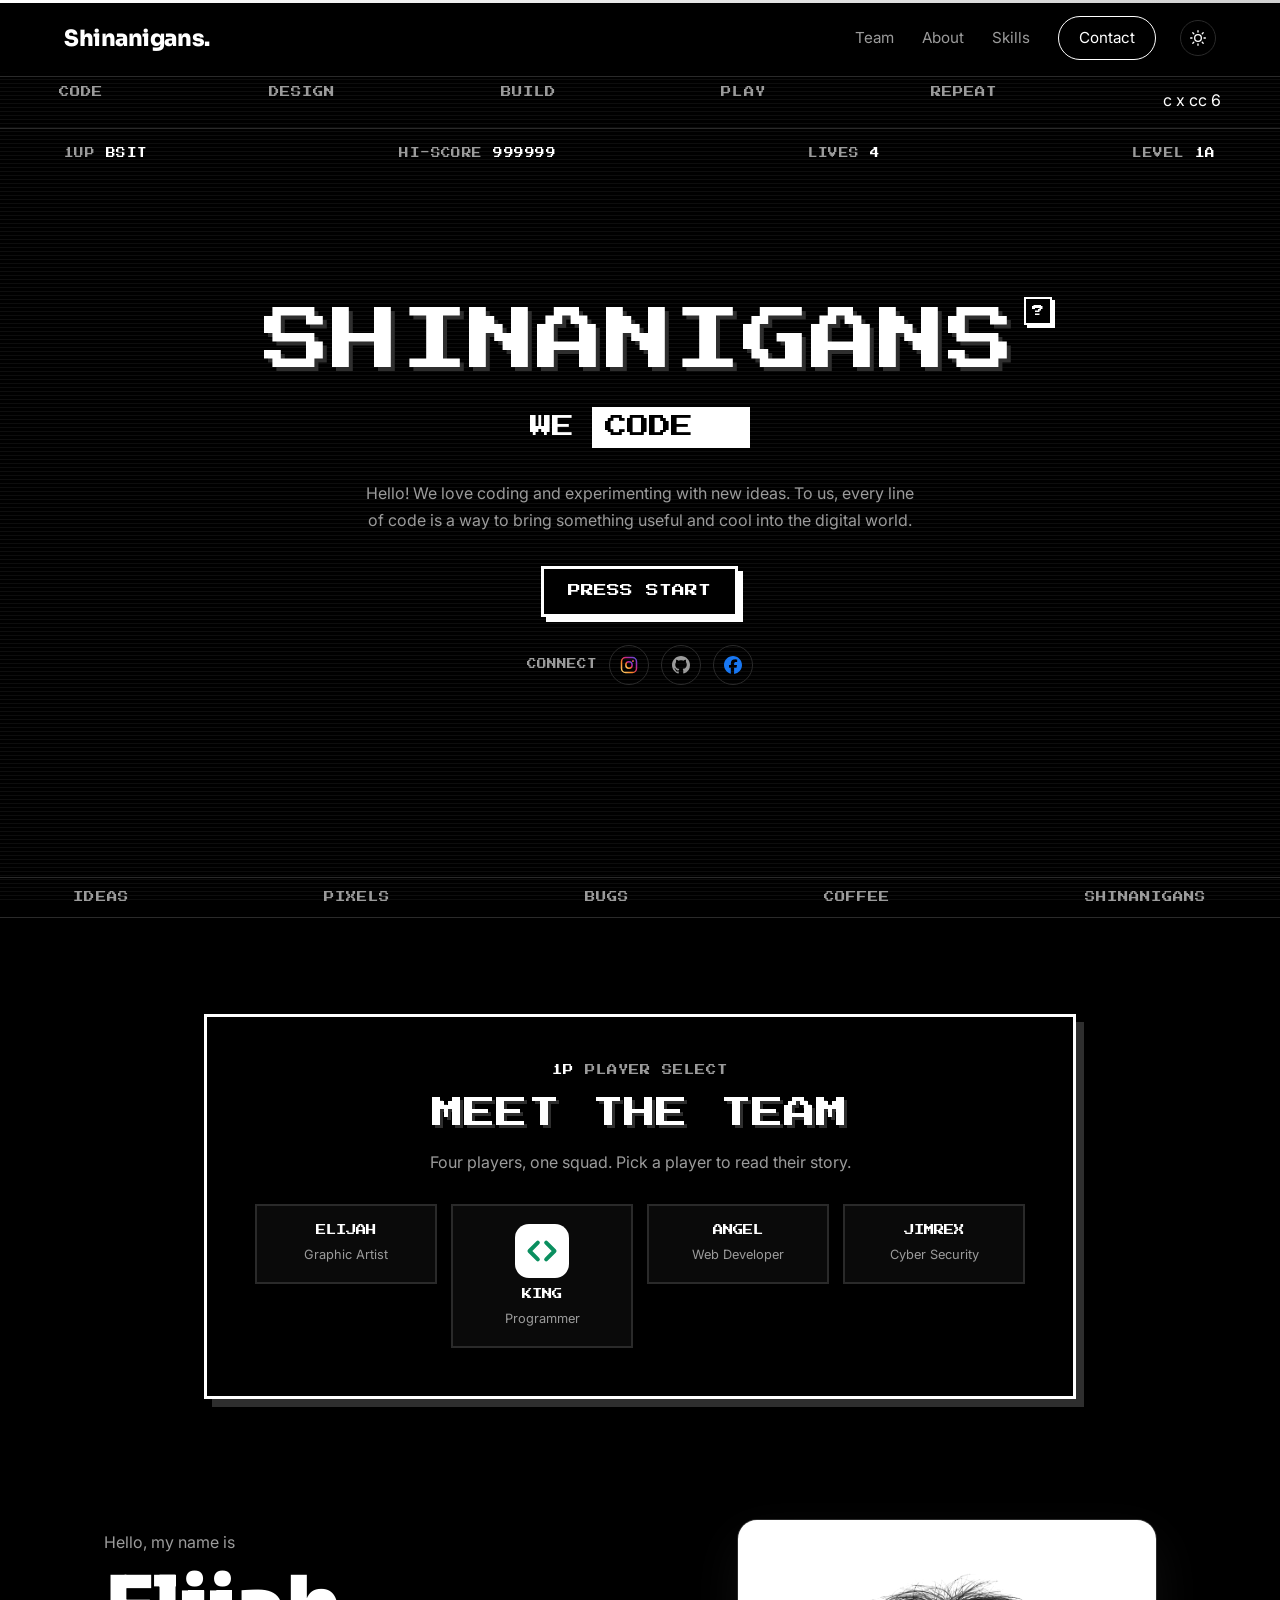
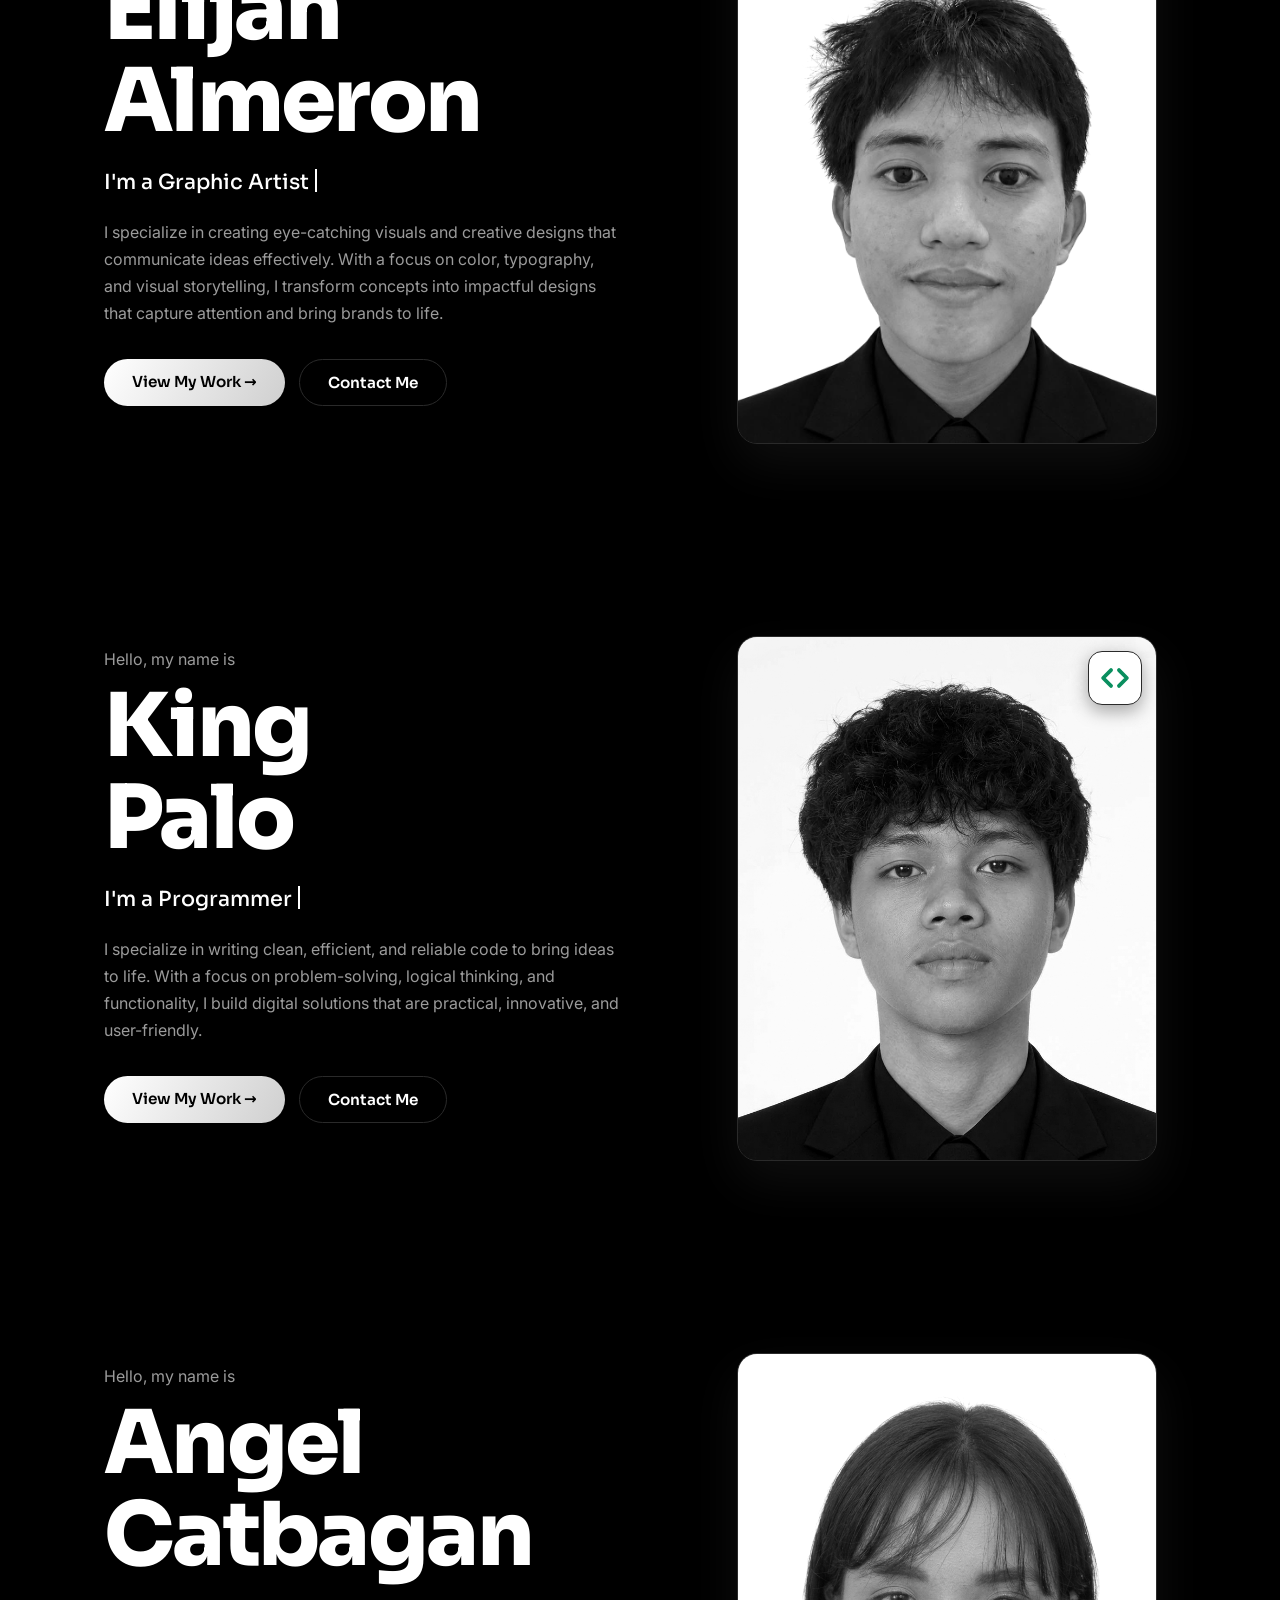
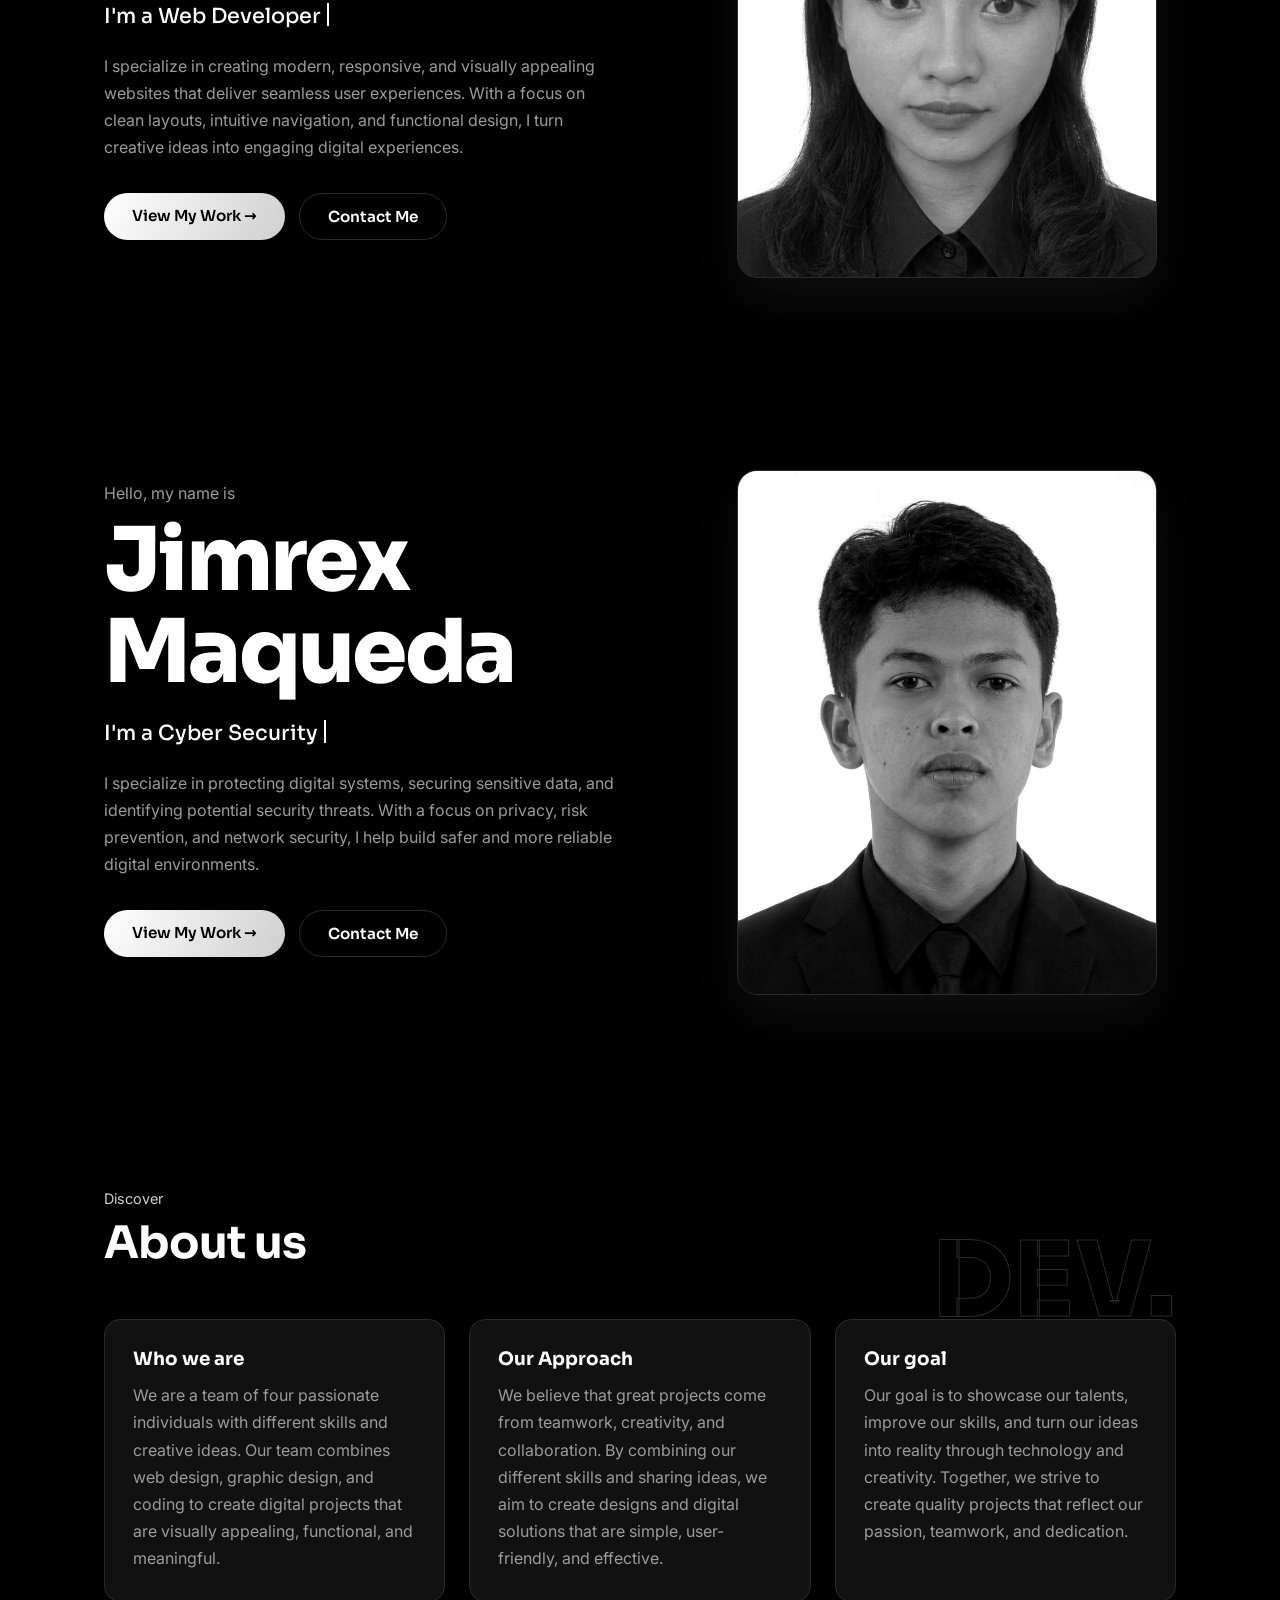
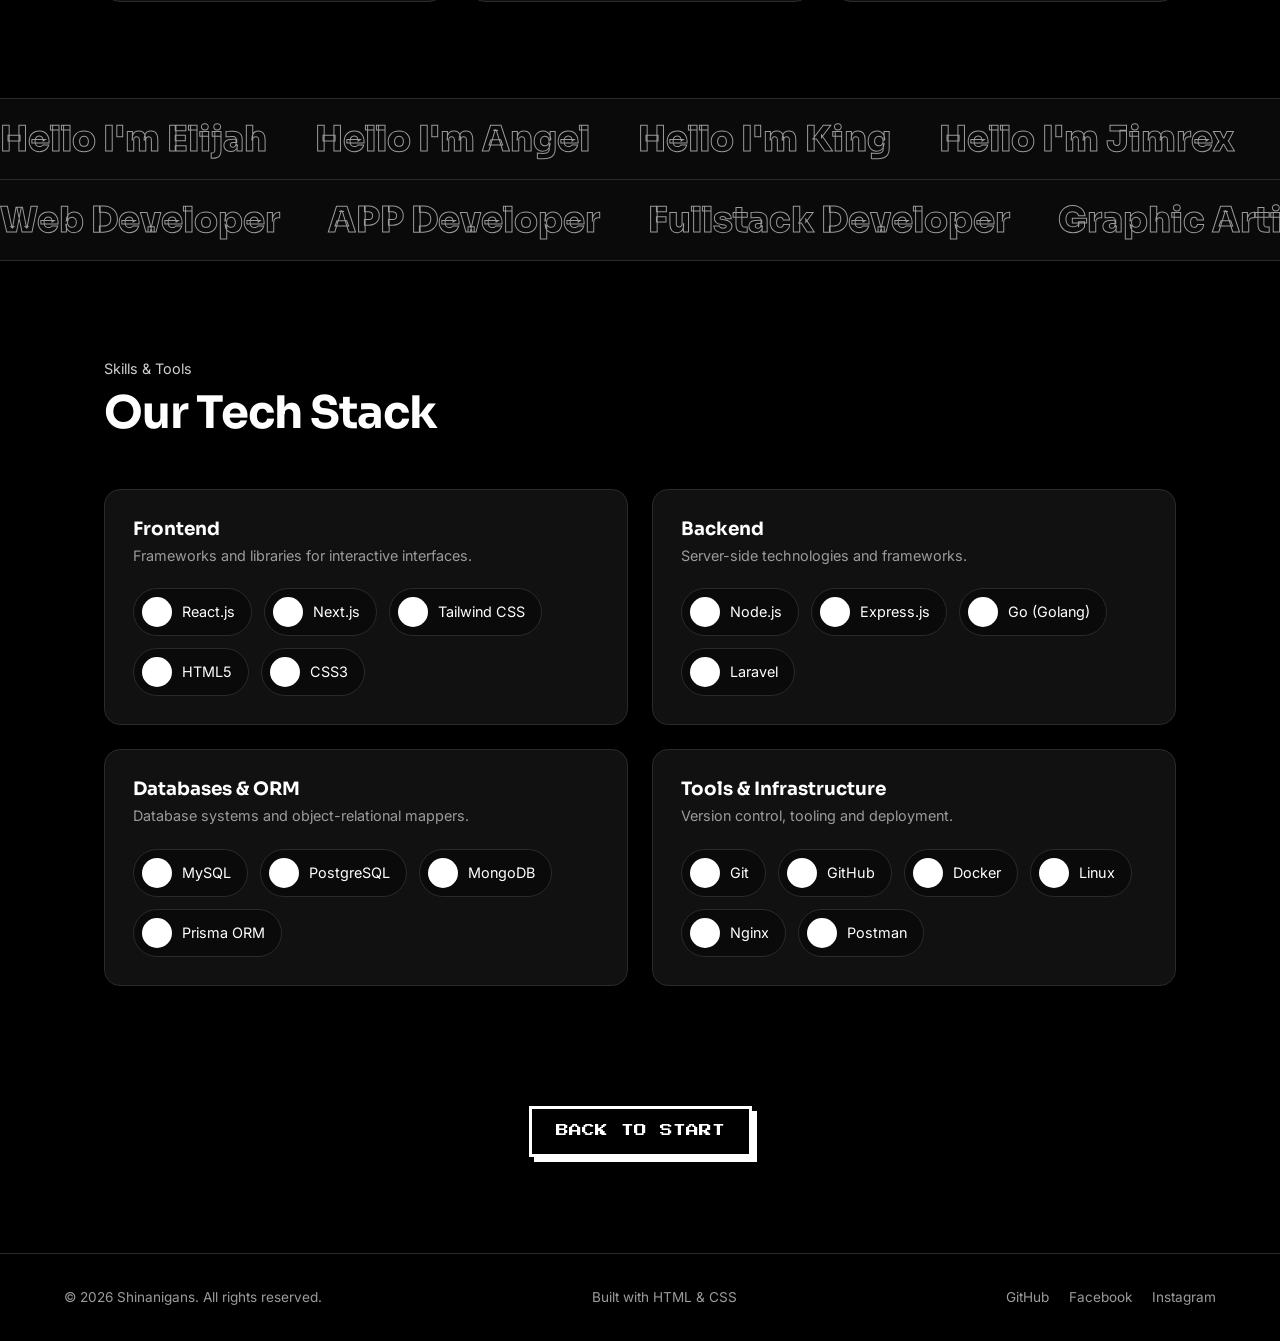
==== index.html @ 0233f86f "Add files via upload" ====
<!DOCTYPE html>
<html lang="en">
<head>
  <meta charset="UTF-8">
  <meta name="viewport" content="width=device-width, initial-scale=1">
  <title>Shinanigans. | Portfolio</title>
  <meta name="description" content="Portfolio of Shinanigans, a group of four developers and designers.">

  <link rel="preconnect" href="https://fonts.googleapis.com">
  <link rel="preconnect" href="https://fonts.gstatic.com" crossorigin>
  <link href="https://fonts.googleapis.com/css2?family=Press+Start+2P&family=Sora:wght@400;600;800&family=Inter:wght@400;500&display=swap" rel="stylesheet">
  <script>
    try { document.documentElement.dataset.theme = localStorage.getItem('theme') || 'dark'; }
    catch (e) { document.documentElement.dataset.theme = 'dark'; }
  </script>
  <link rel="stylesheet" href="style.css">
  <link rel="stylesheet" href="index-extras.css">
  <link rel="stylesheet" href="name-meaning.css">
  <style>@view-transition { navigation: auto; }</style>
</head>
<body id="top">

  <!-- icon sprite: brand marks -->
  <svg width="0" height="0" style="position:absolute" aria-hidden="true">
    <defs>
      <linearGradient id="ig-g" x1="0" y1="1" x2="1" y2="0">
        <stop offset="0" stop-color="#FEDA75"/><stop offset=".35" stop-color="#FA7E1E"/>
        <stop offset=".6" stop-color="#D62976"/><stop offset=".8" stop-color="#962FBF"/><stop offset="1" stop-color="#4F5BD5"/>
      </linearGradient>
      <symbol id="ico-gh" viewBox="0 0 16 16"><path fill="currentColor" d="M8 0C3.58 0 0 3.58 0 8c0 3.54 2.29 6.53 5.47 7.59.4.07.55-.17.55-.38 0-.19-.01-.82-.01-1.49-2.01.37-2.53-.49-2.69-.94-.09-.23-.48-.94-.82-1.13-.28-.15-.68-.52-.01-.53.63-.01 1.08.58 1.23.82.72 1.21 1.87.87 2.33.66.07-.52.28-.87.51-1.07-1.78-.2-3.64-.89-3.64-3.95 0-.87.31-1.59.82-2.15-.08-.2-.36-1.02.08-2.12 0 0 .67-.21 2.2.82.64-.18 1.32-.27 2-.27.68 0 1.36.09 2 .27 1.53-1.04 2.2-.82 2.2-.82.44 1.1.16 1.92.08 2.12.51.56.82 1.27.82 2.15 0 3.07-1.87 3.75-3.65 3.95.29.25.54.73.54 1.48 0 1.07-.01 1.93-.01 2.2 0 .21.15.46.55.38A8.013 8.013 0 0016 8c0-4.42-3.58-8-8-8z"/></symbol>
      <symbol id="ico-fb" viewBox="0 0 24 24"><path fill="#1877F2" d="M9.101 23.691v-7.98H6.627v-3.667h2.474v-1.58c0-4.085 1.848-5.978 5.858-5.978.401 0 .955.042 1.468.103a8.68 8.68 0 0 1 1.141.195v3.325a8.623 8.623 0 0 0-.653-.036 26.805 26.805 0 0 0-.733-.009c-.707 0-1.259.096-1.675.309a1.686 1.686 0 0 0-.679.622c-.258.42-.374.995-.374 1.752v1.297h3.919l-.386 2.103-.287 1.564h-3.246v8.245C19.396 23.238 24 18.179 24 12.044c0-6.627-5.373-12-12-12s-12 5.373-12 12c0 5.628 3.874 10.35 9.101 11.647Z"/></symbol>
      <symbol id="ico-ig" viewBox="0 0 24 24"><rect x="2" y="2" width="20" height="20" rx="5.5" fill="none" stroke="url(#ig-g)" stroke-width="2"/><circle cx="12" cy="12" r="4.2" fill="none" stroke="url(#ig-g)" stroke-width="2"/><circle cx="17.4" cy="6.6" r="1.3" fill="url(#ig-g)"/></symbol>
      <symbol id="ico-gm" viewBox="0 0 24 24"><path fill="#EA4335" d="M24 5.457v13.909c0 .904-.732 1.636-1.636 1.636h-3.819V11.73L12 16.64l-6.545-4.91v9.273H1.636A1.636 1.636 0 0 1 0 19.366V5.457c0-2.023 2.309-3.178 3.927-1.964L5.455 4.64 12 9.548l6.545-4.91 1.528-1.145C21.69 2.28 24 3.434 24 5.457z"/></symbol>
      <symbol id="ico-code" viewBox="0 0 24 24"><path d="M9.5 7L4.5 12l5 5M14.5 7l5 5-5 5" fill="none" stroke="#0A8F5F" stroke-width="2.4" stroke-linecap="round" stroke-linejoin="round"/></symbol>
    </defs>
  </svg>

  <!-- ========== INTRO / LOADING SCREEN  ========== -->
  <div class="intro" aria-hidden="true">
    <div class="intro__logo">Shinanigans<span>.</span></div>
    <div class="intro__bar"><i></i></div>
    <p class="intro__label">Portfolio Loading</p>
  </div>

  <!-- ========== NAVBAR ========== -->
  <header class="nav">
    <a href="#top" class="nav__logo">Shinanigans<span>.</span></a>

    <input type="checkbox" id="menu-toggle" class="nav__check">
    <label for="menu-toggle" class="nav__burger" aria-label="Toggle menu"><i></i><i></i><i></i></label>

    <nav class="nav__links">
      <a href="#team">Team</a>
      <a href="#about">About</a>
      <a href="#skills">Skills</a>
      <button type="button" class="nav__cta" popovertarget="contact-pop">Contact</button>
    </nav>

    <button class="theme-toggle" id="theme-toggle" type="button" aria-label="Switch to light mode">
      <svg class="icon-sun" viewBox="0 0 24 24" fill="none" stroke="currentColor" stroke-width="2" stroke-linecap="round" stroke-linejoin="round"><circle cx="12" cy="12" r="5"/><path d="M12 1v2M12 21v2M4.22 4.22l1.42 1.42M18.36 18.36l1.42 1.42M1 12h2M21 12h2M4.22 19.78l1.42-1.42M18.36 5.64l1.42-1.42"/></svg>
      <svg class="icon-moon" viewBox="0 0 24 24" fill="none" stroke="currentColor" stroke-width="2" stroke-linecap="round" stroke-linejoin="round"><path d="M21 12.79A9 9 0 1 1 11.21 3 7 7 0 0 0 21 12.79z"/></svg>
    </button>
  </header>

  <main>
    <!-- ========== WORD CAROUSEL (top) ========== -->
    <div class="ticker" aria-hidden="true">
      <div class="ticker__group">
        <span>Code</span><span>Design</span><span>Build</span><span>Play</span><span>Repeat</span>                                                                                 c x       cc   

        6
      </div>
      <div class="ticker__group">
        <span>Code</span><span>Design</span><span>Build</span><span>Play</span><span>Repeat</span>
      </div>
    </div>

    <!-- ========== HERO ========== -->
    <section class="hero hero--retro" id="home">
      <div class="hud" aria-hidden="true">
        <span><em>1UP</em> <b>BSIT</b></span>
        <span>HI-SCORE <b>999999</b></span>
        <span>LIVES <b>4</b></span>
        <span>LEVEL <b>1A</b></span>
      </div>

      <div class="hero__text">
        <div class="ts__titlewrap">
          <h1 class="ts__title">Shinanigans</h1>
          <button type="button" class="qmark" popovertarget="name-pop"
                  aria-label="What does Shinanigans mean?" title="What does Shinanigans mean?">?</button>
        </div>

        <p class="ts__line" aria-hidden="true">we
          <span class="rot"><span class="rot__list">
            <b>code</b><b>design</b><b>build</b><b>play</b><b>code</b>
          </span></span>
        </p>

        <p class="hero__desc">
          Hello! We love coding and experimenting with new ideas. To us, every line of code
          is a way to bring something useful and cool into the digital world.
        </p>

        <div class="hero__buttons">
          <a href="#team" class="press"><span>Press Start</span></a>
        </div>

        
<div class="hero__connect">
  <span>Connect</span>

  <a href="https://www.instagram.com/shinanigans606?srtk=YnFjejV2M3pmZ3c%3D&utm_source=qr"
     class="social"
     aria-label="Instagram"
     target="_blank"
     rel="noopener noreferrer">
    <svg aria-hidden="true"><use href="#ico-ig"/></svg>
  </a>

  <a href="https://github.com/shinanigans-ubuntu"
     class="social"
     aria-label="GitHub"
     target="_blank"
     rel="noopener noreferrer">
    <svg aria-hidden="true"><use href="#ico-gh"/></svg>
  </a>

  <a href="https://www.facebook.com/profile.php?id=61595430277034&sk=about"
     class="social"
     aria-label="Facebook"
     target="_blank"
     rel="noopener noreferrer">
    <svg aria-hidden="true"><use href="#ico-fb"/></svg>
  </a>
</div>

      </div>
    </section>

    <!-- ========== WORD CAROUSEL (bottom, reverse) ========== -->
    <div class="ticker ticker--bottom" aria-hidden="true">
      <div class="ticker__group">
        <span>Ideas</span><span>Pixels</span><span>Bugs</span><span>Coffee</span><span>Shinanigans</span>
      </div>
      <div class="ticker__group">
        <span>Ideas</span><span>Pixels</span><span>Bugs</span><span>Coffee</span><span>Shinanigans</span>
      </div>
    </div>

    <!-- ========== MINI TITLE CARD: MEET THE TEAM ========== -->
    <section class="team" id="team">
      <div class="team__card">
        <p class="team__kicker"><em>1P</em> Player Select</p>
        <h2 class="team__title">Meet the Team</h2>
        <p class="team__sub">Four players, one squad. Pick a player to read their story.</p>

        <ul class="team__grid">
          <li><a href="#member-1" class="team__player">
            <span class="team__badge"><img src="images/logos/photoshop.png" alt="Photoshop" data-fb="https://upload.wikimedia.org/wikipedia/commons/a/af/Adobe_Photoshop_CC_icon.svg https://cdn.jsdelivr.net/gh/devicons/devicon@latest/icons/photoshop/photoshop-plain.svg" onerror="var f=(this.dataset.fb||'').split(' ').filter(Boolean),n=f.shift();this.dataset.fb=f.join(' ');if(n){this.src=n}else{this.parentElement.style.display='none'}"></span>
            <strong>Elijah</strong><small>Graphic Artist</small>
          </a></li>
          <li><a href="#member-2" class="team__player">
            <span class="team__badge"><svg aria-hidden="true"><use href="#ico-code"/></svg></span>
            <strong>King</strong><small>Programmer</small>
          </a></li>
          <li><a href="#member-3" class="team__player">
            <span class="team__badge"><img src="images/logos/css.png" alt="CSS" data-fb="https://cdn.jsdelivr.net/gh/devicons/devicon@latest/icons/css3/css3-original.svg" onerror="var f=(this.dataset.fb||'').split(' ').filter(Boolean),n=f.shift();this.dataset.fb=f.join(' ');if(n){this.src=n}else{this.parentElement.style.display='none'}"></span>
            <strong>Angel</strong><small>Web Developer</small>
          </a></li>
          <li><a href="#member-4" class="team__player">
            <span class="team__badge"><img src="images/logos/linux.png" alt="Linux" data-fb="https://cdn.jsdelivr.net/gh/devicons/devicon@latest/icons/linux/linux-original.svg" onerror="var f=(this.dataset.fb||'').split(' ').filter(Boolean),n=f.shift();this.dataset.fb=f.join(' ');if(n){this.src=n}else{this.parentElement.style.display='none'}"></span>
            <strong>Jimrex</strong><small>Cyber Security</small>
          </a></li>
        </ul>
      </div>
    </section>

    <!-- ========== MEMBER INTRO 1 (Elijah) ========== -->
    <section class="member" id="member-1">
      <div class="member__text">
        <p class="member__hello">Hello, my name is</p>
        <h2 class="member__name">Elijah<br>Almeron</h2>
        <p class="member__role">I'm a Graphic Artist</p>
        <p class="member__desc">
          I specialize in creating eye-catching visuals and creative designs that communicate ideas effectively.
          With a focus on color, typography, and visual storytelling,
          I transform concepts into impactful designs that capture attention and bring brands to life.
        </p>

        <div class="member__buttons">
          <a href="elijah.html" class="btn btn--primary">View My Work &rarr;</a>
          <button type="button" class="btn btn--ghost" popovertarget="cp-elijah" style="anchor-name: --cp-elijah">Contact Me</button>
        </div>
      </div>

      <a href="elijah.html" class="member__photo" aria-label="Open Elijah's portfolio">
        <img src="images/member1.jpg" alt="Elijah Almeron">
        <span class="member__badge" title="Photoshop"><img src="images/logos/photoshop.png" alt="Photoshop" data-fb="https://upload.wikimedia.org/wikipedia/commons/a/af/Adobe_Photoshop_CC_icon.svg https://cdn.jsdelivr.net/gh/devicons/devicon@latest/icons/photoshop/photoshop-plain.svg" onerror="var f=(this.dataset.fb||'').split(' ').filter(Boolean),n=f.shift();this.dataset.fb=f.join(' ');if(n){this.src=n}else{this.parentElement.style.display='none'}"></span>
      </a>
    </section>

    <!-- ========== MEMBER INTRO 2 (King) ========== -->
    <section class="member" id="member-2">
      <div class="member__text">
        <p class="member__hello">Hello, my name is</p>
        <h2 class="member__name">King<br>Palo</h2>
        <p class="member__role">I'm a Programmer</p>
        <p class="member__desc">
          I specialize in writing clean, efficient, and reliable code to bring ideas to life. With a focus on
          problem-solving, logical thinking, and functionality, I build digital solutions that are practical, innovative, and user-friendly.
        </p>

        <div class="member__buttons">
          <a href="king.html" class="btn btn--primary">View My Work &rarr;</a>
          <button type="button" class="btn btn--ghost" popovertarget="cp-king" style="anchor-name: --cp-king">Contact Me</button>
        </div>
      </div>

      <a href="king.html" class="member__photo" aria-label="Open King's portfolio">
        <img src="images/member2.jpg" alt="King Palo">
        <span class="member__badge" title="Code"><svg aria-hidden="true"><use href="#ico-code"/></svg></span>
      </a>
    </section>

    <!-- ========== MEMBER INTRO 3 (Angel) ========== -->
    <section class="member" id="member-3">
      <div class="member__text">
        <p class="member__hello">Hello, my name is</p>
        <h2 class="member__name">Angel<br>Catbagan</h2>
        <p class="member__role">I'm a Web Developer</p>
        <p class="member__desc">
          I specialize in creating modern, responsive, and visually appealing websites that deliver seamless user experiences.
          With a focus on clean layouts,
          intuitive navigation, and functional design, I turn creative ideas into engaging digital experiences.
        </p>

        <div class="member__buttons">
          <a href="angel.html" class="btn btn--primary">View My Work &rarr;</a>
          <button type="button" class="btn btn--ghost" popovertarget="cp-angel" style="anchor-name: --cp-angel">Contact Me</button>
        </div>
      </div>

      <a href="angel.html" class="member__photo" aria-label="Open Angel's portfolio">
        <img src="images/member3.jpg" alt="Angel Catbagan">
        <span class="member__badge" title="CSS"><img src="images/logos/css.png" alt="CSS" data-fb="https://cdn.jsdelivr.net/gh/devicons/devicon@latest/icons/css3/css3-original.svg" onerror="var f=(this.dataset.fb||'').split(' ').filter(Boolean),n=f.shift();this.dataset.fb=f.join(' ');if(n){this.src=n}else{this.parentElement.style.display='none'}"></span>
      </a>
    </section>

    <!-- ========== MEMBER INTRO 4 (Jimrex) ========== -->
    <section class="member" id="member-4">
      <div class="member__text">
        <p class="member__hello">Hello, my name is</p>
        <h2 class="member__name">Jimrex<br>Maqueda</h2>
        <p class="member__role">I'm a Cyber Security</p>
        <p class="member__desc">
          I specialize in protecting digital systems, securing sensitive data, and identifying potential security threats.
          With a focus on privacy,
          risk prevention, and network security, I help build safer and more reliable digital environments.
        </p>

        <div class="member__buttons">
          <a href="jimrex.html" class="btn btn--primary">View My Work &rarr;</a>
          <button type="button" class="btn btn--ghost" popovertarget="cp-jimrex" style="anchor-name: --cp-jimrex">Contact Me</button>
        </div>
      </div>

      <a href="jimrex.html" class="member__photo" aria-label="Open Jimrex's portfolio">
        <img src="images/member4.jpg" alt="Jimrex Maqueda">
        <span class="member__badge" title="Linux"><img src="images/logos/linux.png" alt="Linux" data-fb="https://cdn.jsdelivr.net/gh/devicons/devicon@latest/icons/linux/linux-original.svg" onerror="var f=(this.dataset.fb||'').split(' ').filter(Boolean),n=f.shift();this.dataset.fb=f.join(' ');if(n){this.src=n}else{this.parentElement.style.display='none'}"></span>
      </a>
    </section>

    <!-- ========== ABOUT ========== -->
    <section class="section" id="about">
      <p class="section__eyebrow">Discover</p>
      <h2 class="section__title">About us</h2>

      <div class="about">
        <div class="about__badge">DEV.</div>

        <div class="about__cols">
          <article class="card">
            <h3>Who we are</h3>
            <p>We are a team of four passionate individuals with different skills and creative ideas.
              Our team combines web design, graphic design, and coding to create digital projects that
              are visually appealing, functional, and meaningful.</p>
          </article>

          <article class="card">
            <h3>Our Approach</h3>
            <p>We believe that great projects come from teamwork, creativity, and collaboration. By combining our different
              skills and sharing ideas,
              we aim to create designs and digital solutions that are simple, user-friendly, and effective.</p>
          </article>

          <article class="card card--details">
            <h3>Our goal</h3>
            <p>Our goal is to showcase our talents, improve our skills, and turn our ideas into reality through technology and creativity.
              Together, we strive to create quality projects that reflect our passion, teamwork, and dedication.</p>
          </article>
        </div>
      </div>
    </section>

    <!-- ========== MARQUEE ========== -->
    <div class="marquee" aria-hidden="true">
      <div class="marquee__track">
        <span>Hello I'm Elijah</span><span>Hello I'm Angel</span><span>Hello I'm King</span><span>Hello I'm Jimrex</span>
        <span>Hello I'm Elijah</span><span>Hello I'm Angel</span><span>Hello I'm King</span><span>Hello I'm Jimrex</span>
      </div>
    </div>
    <div class="marquee marquee--reverse" aria-hidden="true">
      <div class="marquee__track">
        <span>Web Developer</span><span>APP Developer</span><span>Fullstack Developer</span><span>Graphic Artist</span>
        <span>Web Developer</span><span>APP Developer</span><span>Fullstack Developer</span><span>Graphic Artist</span>
      </div>
    </div>

    <!-- ========== SKILLS ========== -->
    <section class="section" id="skills">
      <p class="section__eyebrow">Skills &amp; Tools</p>
      <h2 class="section__title">Our Tech Stack</h2>

      <div class="stack">
        <article class="stack__group">
          <h3>Frontend</h3>
          <p>Frameworks and libraries for interactive interfaces.</p>
          <ul>
            <li><b class="logo"><img src="images/logos/react.png" alt="" loading="lazy" onerror="this.onerror=function(){this.style.display='none'};this.src='https://cdn.jsdelivr.net/gh/devicons/devicon@latest/icons/react/react-original.svg'"></b>React.js</li>
            <li><b class="logo"><img src="images/logos/nextjs.png" alt="" loading="lazy" onerror="this.onerror=function(){this.style.display='none'};this.src='https://cdn.jsdelivr.net/gh/devicons/devicon@latest/icons/nextjs/nextjs-original.svg'"></b>Next.js</li>
            <li><b class="logo"><img src="images/logos/tailwind.png" alt="" loading="lazy" onerror="this.onerror=function(){this.style.display='none'};this.src='https://cdn.jsdelivr.net/gh/devicons/devicon@latest/icons/tailwindcss/tailwindcss-original.svg'"></b>Tailwind CSS</li>
            <li><b class="logo"><img src="images/logos/html.png" alt="" loading="lazy" onerror="this.onerror=function(){this.style.display='none'};this.src='https://cdn.jsdelivr.net/gh/devicons/devicon@latest/icons/html5/html5-original.svg'"></b>HTML5</li>
            <li><b class="logo"><img src="images/logos/css.png" alt="" loading="lazy" onerror="this.onerror=function(){this.style.display='none'};this.src='https://cdn.jsdelivr.net/gh/devicons/devicon@latest/icons/css3/css3-original.svg'"></b>CSS3</li>
          </ul>
        </article>

        <article class="stack__group">
          <h3>Backend</h3>
          <p>Server-side technologies and frameworks.</p>
          <ul>
            <li><b class="logo"><img src="images/logos/nodejs.png" alt="" loading="lazy" onerror="this.onerror=function(){this.style.display='none'};this.src='https://cdn.jsdelivr.net/gh/devicons/devicon@latest/icons/nodejs/nodejs-original.svg'"></b>Node.js</li>
            <li><b class="logo"><img src="images/logos/express.png" alt="" loading="lazy" onerror="this.onerror=function(){this.style.display='none'};this.src='https://cdn.jsdelivr.net/gh/devicons/devicon@latest/icons/express/express-original.svg'"></b>Express.js</li>
            <li><b class="logo"><img src="images/logos/go.png" alt="" loading="lazy" onerror="this.onerror=function(){this.style.display='none'};this.src='https://cdn.jsdelivr.net/gh/devicons/devicon@latest/icons/go/go-original.svg'"></b>Go (Golang)</li>
            <li><b class="logo"><img src="images/logos/laravel.png" alt="" loading="lazy" onerror="this.onerror=function(){this.style.display='none'};this.src='https://cdn.jsdelivr.net/gh/devicons/devicon@latest/icons/laravel/laravel-original.svg'"></b>Laravel</li>
          </ul>
        </article>

        <article class="stack__group">
          <h3>Databases &amp; ORM</h3>
          <p>Database systems and object-relational mappers.</p>
          <ul>
            <li><b class="logo"><img src="images/logos/mysql.png" alt="" loading="lazy" onerror="this.onerror=function(){this.style.display='none'};this.src='https://cdn.jsdelivr.net/gh/devicons/devicon@latest/icons/mysql/mysql-original.svg'"></b>MySQL</li>
            <li><b class="logo"><img src="images/logos/postgresql.png" alt="" loading="lazy" onerror="this.onerror=function(){this.style.display='none'};this.src='https://cdn.jsdelivr.net/gh/devicons/devicon@latest/icons/postgresql/postgresql-original.svg'"></b>PostgreSQL</li>
            <li><b class="logo"><img src="images/logos/mongodb.png" alt="" loading="lazy" onerror="this.onerror=function(){this.style.display='none'};this.src='https://cdn.jsdelivr.net/gh/devicons/devicon@latest/icons/mongodb/mongodb-original.svg'"></b>MongoDB</li>
            <li><b class="logo"><img src="images/logos/prisma.png" alt="" loading="lazy" onerror="this.onerror=function(){this.style.display='none'};this.src='https://cdn.jsdelivr.net/gh/devicons/devicon@latest/icons/prisma/prisma-original.svg'"></b>Prisma ORM</li>
          </ul>
        </article>

        <article class="stack__group">
          <h3>Tools &amp; Infrastructure</h3>
          <p>Version control, tooling and deployment.</p>
          <ul>
            <li><b class="logo"><img src="images/logos/git.png" alt="" loading="lazy" onerror="this.onerror=function(){this.style.display='none'};this.src='https://cdn.jsdelivr.net/gh/devicons/devicon@latest/icons/git/git-original.svg'"></b>Git</li>
            <li><b class="logo"><img src="images/logos/github.png" alt="" loading="lazy" onerror="this.onerror=function(){this.style.display='none'};this.src='https://cdn.jsdelivr.net/gh/devicons/devicon@latest/icons/github/github-original.svg'"></b>GitHub</li>
            <li><b class="logo"><img src="images/logos/docker.png" alt="" loading="lazy" onerror="this.onerror=function(){this.style.display='none'};this.src='https://cdn.jsdelivr.net/gh/devicons/devicon@latest/icons/docker/docker-original.svg'"></b>Docker</li>
            <li><b class="logo"><img src="images/logos/linux.png" alt="" loading="lazy" onerror="this.onerror=function(){this.style.display='none'};this.src='https://cdn.jsdelivr.net/gh/devicons/devicon@latest/icons/linux/linux-original.svg'"></b>Linux</li>
            <li><b class="logo"><img src="images/logos/nginx.png" alt="" loading="lazy" onerror="this.onerror=function(){this.style.display='none'};this.src='https://cdn.jsdelivr.net/gh/devicons/devicon@latest/icons/nginx/nginx-original.svg'"></b>Nginx</li>
            <li><b class="logo"><img src="images/logos/postman.png" alt="" loading="lazy" onerror="this.onerror=function(){this.style.display='none'};this.src='https://cdn.jsdelivr.net/gh/devicons/devicon@latest/icons/postman/postman-original.svg'"></b>Postman</li>
          </ul>
        </article>
      </div>
    </section>

    <!-- ========== BACK TO START ========== -->
    <div class="to-top">
      <a href="#top" class="press"><span>Back to Start</span></a>
    </div>
  </main>

  <!-- ========== FOOTER (also the Contact target) ========== -->
  <footer class="footer" id="contact">
    <p>&copy; 2026 Shinanigans. All rights reserved.</p>
    <p>Built with HTML &amp; CSS</p>
    <div class="footer__links">
      <a href="#">GitHub</a><a href="#">Facebook</a><a href="#">Instagram</a>
    </div>
  </footer>

  <!-- ========== WHAT DOES "SHINANIGANS" MEAN? ========== -->
  <div id="name-pop" class="name-pop" popover>
    <button type="button" class="name-pop__close" popovertarget="name-pop" popovertargetaction="hide" aria-label="Close">&times;</button>
    <p class="name-pop__kicker">Dictionary.exe</p>
    <h2 class="name-pop__word">Shinanigans</h2>
    <p class="name-pop__say"><em>/shin-AN-i-gunz/</em> &middot; noun</p>
    <p class="name-pop__def">Playful mischief, but make it code.</p>
    <p class="name-pop__text">
      Our name is a twist on <em>&ldquo;shenanigans&rdquo;</em>: harmless fun, clever tricks and a little
      chaos. We swapped in an <strong>i</strong> for <strong>ideas</strong>, because every project we build
      starts as a silly idea that somehow ends up working.
    </p>
    <p class="name-pop__text">
      Four students, four skills (design, code, web and security), one squad turning a little chaos into real projects.
    </p>

    <p class="name-pop__sub">Letter by letter</p>
    <ol class="name-pop__letters">
      <li><b>S</b> Strange ideas</li>
      <li><b>H</b> Hands-on learning</li>
      <li><b>I</b> Imagination</li>
      <li><b>N</b> Never-ending experiments</li>
      <li><b>A</b> Always collaborating</li>
      <li><b>N</b> New skills unlocked</li>
      <li><b>I</b> Ideas into reality</li>
      <li><b>G</b> Great teamwork</li>
      <li><b>A</b> Awesome designs</li>
      <li><b>N</b> No bug left behind</li>
      <li><b>S</b> Shared passion</li>
    </ol>
  </div>

  <!-- Elijah's contacts (opens beside Elijah's Contact Me button) -->
  <div id="cp-elijah" class="contact-pop cp" popover style="position-anchor: --cp-elijah">
    <button type="button" class="name-pop__close" popovertarget="cp-elijah" popovertargetaction="hide" aria-label="Close">&times;</button>
    <p class="contact-pop__title">Contact Elijah</p>
    <ul>
      <li><a href="https://www.facebook.com/ej.almeron.3" target="_blank" rel="noopener noreferrer">
        <svg aria-hidden="true"><use href="#ico-fb"/></svg>
        <span><strong>Facebook</strong><small>facebook.com/ej.mcflurry</small></span></a></li>
      <li><a href="https://www.instagram.com/ej.mcflurry/" target="_blank" rel="noopener noreferrer">
        <svg aria-hidden="true"><use href="#ico-ig"/></svg>
        <span><strong>Instagram</strong><small>@elijah.yourname</small></span></a></li>

<li>
  <a href="https://mail.google.com/mail/?view=cm&fs=1&to=almeronelijah@gmail.com"
     target="_blank"
     rel="noopener noreferrer">
    <svg aria-hidden="true">
      <use href="#ico-gm"/>
    </svg>
    <span>
      <strong>Gmail</strong>
      <small>almeronelijah@gmail.com</small>
    </span>
  </a>
</li>
</ul>
</div>



  <!-- King's contacts (opens beside King's Contact Me button) -->
  <div id="cp-king" class="contact-pop cp" popover style="position-anchor: --cp-king">
    <button type="button" class="name-pop__close" popovertarget="cp-king" popovertargetaction="hide" aria-label="Close">&times;</button>
    <p class="contact-pop__title">Contact King</p>
    <ul>
      <li><a href="https://www.facebook.com/PaloKing123" target="_blank" rel="noopener noreferrer">
        <svg aria-hidden="true"><use href="#ico-fb"/></svg>
        <span><strong>Facebook</strong><small>facebook.com/PaloKing123</small></span></a></li>
      <li><a href="https://www.instagram.com/yourking2885/" target="_blank" rel="noopener noreferrer">
        <svg aria-hidden="true"><use href="#ico-ig"/></svg>
        <span><strong>Instagram</strong><small>@yourking2885</small></span></a></li>
      <li>
        
  <a href="https://mail.google.com/mail/?view=cm&fs=1&to=kingpalo082988@gmail.com"
     target="_blank"
     rel="noopener noreferrer">
    <svg aria-hidden="true">
      <use href="#ico-gm"/>
    </svg>
    <span>
      <strong>Gmail</strong>
      <small>kingpalo082988@gmail.com
</small>
    </span>
  </a>
</li>
</ul>
</div>

  <!-- Angel's contacts (opens beside Angel's Contact Me button) -->
  <div id="cp-angel" class="contact-pop cp" popover style="position-anchor: --cp-angel">
    <button type="button" class="name-pop__close" popovertarget="cp-angel" popovertargetaction="hide" aria-label="Close">&times;</button>
    <p class="contact-pop__title">Contact Angel</p>
    <ul>
      <li><a href="Fb: https://www.facebook.com/agelliecc" target="_blank" rel="noopener noreferrer">
        <svg aria-hidden="true"><use href="#ico-fb"/></svg>
        <span><strong>Facebook</strong><small>facebook.com/agelliecc</small></span></a></li>
      <li><a href="https://www.instagram.com/gelleeeyyy?obrf=anM3NHN3bGVpY3Nm" target="_blank" rel="noopener noreferrer">
        <svg aria-hidden="true"><use href="#ico-ig"/></svg>
        <span><strong>Instagram</strong><small>@gelleeeyyy</small></span></a></li>
     
        <li><a href="angelcatbagan4@gmail.com ">
        <svg aria-hidden="true"><use href="#ico-gm"/></svg>
        <span><strong>Gmail</strong><small>angelcatbagan4@gmail.com </small></span></a></li>
    </ul>
  </div>

  <!-- Jimrex's contacts (opens beside Jimrex's Contact Me button) -->
  <div id="cp-jimrex" class="contact-pop cp" popover style="position-anchor: --cp-jimrex">
    <button type="button" class="name-pop__close" popovertarget="cp-jimrex" popovertargetaction="hide" aria-label="Close">&times;</button>
    <p class="contact-pop__title">Contact Jimrex</p>
    <ul>
      <li><a href="https://www.facebook.com/jimrex.maqueda" target="_blank" rel="noopener noreferrer">
        <svg aria-hidden="true"><use href="#ico-fb"/></svg>
        <span><strong>Facebook</strong><small>facebook.com/jimrex.maqueda</small></span></a></li>
      <li><a href="https://www.instagram.com/jmr_exe/" target="_blank" rel="noopener noreferrer">
        <svg aria-hidden="true"><use href="#ico-ig"/></svg>
        <span><strong>Instagram</strong><small>@jmr_exe</small></span></a></li>
      <li>
  
        <a href="https://mail.google.com/mail/?view=cm&fs=1&to=jimrexmaqueda@gmail.com"
     target="_blank"
     rel="noopener noreferrer">
    <svg aria-hidden="true">
      <use href="#ico-gm"/>
    </svg>
    <span>
      <strong>Gmail</strong>
      <small>jimrexmaqueda@gmail.com</small>
    </span>
  </a>
</li>
</ul>
</div>

  <!-- ========== CONTACT WIDGET (opens from the Contact buttons) ========== -->
  <div id="contact-pop" class="contact-pop" popover>
    <button type="button" class="name-pop__close" popovertarget="contact-pop" popovertargetaction="hide" aria-label="Close">&times;</button>
    <p class="contact-pop__title">Contact us</p>
    <ul>
      <li>
  <a href="https://mail.google.com/mail/?view=cm&fs=1&to=Shinanigansteam@gmail.com"
     target="_blank"
     rel="noopener noreferrer">
    <svg aria-hidden="true">
      <use href="#ico-gm"/>
    </svg>
    <span>
      <strong>Gmail</strong>
      <small>Shinanigansteam@gmail.com</small>
    </span>
  </a>
</li>

      <li><a href="https://www.facebook.com/profile.php?id=61595430277034&sk=about" target="_blank" rel="noopener noreferrer">
        <svg aria-hidden="true"><use href="#ico-fb"/></svg>
        <span><strong>Facebook</strong><small>facebook.com/Shinanigans</small></span></a></li>
      <li><a href="https://www.instagram.com/shinanigans606?srtk=YnFjejV2M3pmZ3c%3D&utm_source=qr" target="_blank" rel="noopener noreferrer">
        <svg aria-hidden="true"><use href="#ico-ig"/></svg>
        <span><strong>Instagram</strong><small>@shinanigans606</small></span></a></li>
    </ul>
  </div>

  <script>
    const root = document.documentElement;
    const toggle = document.getElementById('theme-toggle');
    const updateLabel = () => toggle.setAttribute('aria-label',
      root.dataset.theme === 'dark' ? 'Switch to light mode' : 'Switch to dark mode');
    updateLabel();
    toggle.addEventListener('click', () => {
      const next = root.dataset.theme === 'dark' ? 'light' : 'dark';
      const apply = () => {
        root.dataset.theme = next;
        try { localStorage.setItem('theme', next); } catch (e) {}
        updateLabel();
      };
      const reduce = matchMedia('(prefers-reduced-motion: reduce)').matches;
      // sword-slash wipe where supported, instant switch everywhere else
      if (!document.startViewTransition || reduce) { apply(); return; }
      document.startViewTransition(apply);
    });
  </script>

</body>
</html>
---- style.css ----
/* ---------- TOKENS ---------- */
:root {
  --bg: #000000;
  --bg-2: #0a0a0a;
  --surface: #111111;
  --line: #2a2a2a;
  --text: #ffffff;
  --muted: #9b9b9b;
  --accent: #ffffff;
  --accent-2: #cfcfcf;
  --radius: 16px;
  --ease: cubic-bezier(.2, .8, .2, 1);
  --font-head: "Sora", system-ui, sans-serif;
  --font-body: "Inter", system-ui, sans-serif;
}

/* ---------- INTRO / LOADING SCREEN ---------- */
.intro {
  position: fixed;
  inset: 0;
  z-index: 100;
  display: grid;
  place-content: center;
  justify-items: center;
  gap: 18px;
  background: var(--bg);
  animation: intro-out .8s var(--ease) 2.4s forwards;
}
.intro__logo {
  font: 800 clamp(2.4rem, 8vw, 4rem)/1 var(--font-head);
  letter-spacing: -.03em;
  animation: intro-logo 1s var(--ease) both;
}
.intro__logo span { color: var(--accent); }
.intro__bar {
  width: 200px;
  height: 3px;
  background: var(--line);
  border-radius: 3px;
  overflow: hidden;
}
.intro__bar i {
  display: block;
  height: 100%;
  background: linear-gradient(90deg, var(--accent), var(--accent-2));
  transform-origin: left;
  animation: intro-load 2s var(--ease) .3s both;
}
.intro__label {
  color: var(--muted);
  font-size: .85rem;
  animation: intro-pulse 1s ease-in-out infinite alternate;
}
@keyframes intro-logo  { from { opacity: 0; transform: translateY(24px) scale(.94); } }
@keyframes intro-load  { from { transform: scaleX(0); } }
@keyframes intro-pulse { from { opacity: .35; } to { opacity: 1; } }
@keyframes intro-out {
  to { opacity: 0; transform: translateY(-40px); visibility: hidden; pointer-events: none; }
}

/* ---------- BASE ---------- */
*, *::before, *::after { box-sizing: border-box; margin: 0; padding: 0; }
html { scroll-behavior: smooth; scroll-padding-top: 80px; }
body {
  background: var(--bg);
  color: var(--text);
  font-family: var(--font-body);
  line-height: 1.7;
  overflow-x: hidden;
}
a { color: inherit; text-decoration: none; }
ul { list-style: none; }
h1, h2, h3, h4 { font-family: var(--font-head); line-height: 1.2; }
:focus-visible { outline: 2px solid var(--accent-2); outline-offset: 3px; }

.block {
        animation: appear linear;
        animation-timeline: view();
        animation-range: entry 0% cover 40%;
      }



/* ---------- NAVBAR ---------- */
.nav {
  position: fixed;
  top: 0; left: 0; right: 0;
  z-index: 50;
  display: flex;
  align-items: center;
  justify-content: space-between;
  padding: 16px clamp(20px, 5vw, 64px);
  background: rgba(0, 0, 0, .75);
  backdrop-filter: blur(12px);
  border-bottom: 1px solid var(--line);
}
.nav__logo { font: 800 1.4rem var(--font-head); letter-spacing: -.02em; }
.nav__logo span { color: var(--accent); }
.nav__links { display: flex; align-items: center; gap: 28px; }
.nav__links a { position: relative; color: var(--muted); font-size: .95rem; transition: color .25s; }
.nav__links a:not(.nav__cta)::after {
  content: "";
  position: absolute;
  left: 0; bottom: -4px;
  width: 100%; height: 2px;
  background: var(--accent);
  transform: scaleX(0);
  transform-origin: right;
  transition: transform .35s var(--ease);
}
.nav__links a:hover { color: var(--text); }
.nav__links a:hover::after { transform: scaleX(1); transform-origin: left; }
.nav__cta {
  padding: 8px 20px;
  border: 1px solid var(--accent);
  border-radius: 999px;
  color: var(--text) !important;
  transition: background .3s, box-shadow .3s, transform .3s var(--ease);
}
.nav__cta:hover { background: var(--accent); color: #000 !important; box-shadow: 0 8px 24px rgba(255,255,255,.2); transform: translateY(-2px); }
.nav__check { display: none; }
.nav__burger { display: none; cursor: pointer; width: 28px; flex-direction: column; gap: 6px; }
.nav__burger i { height: 2px; background: var(--text); border-radius: 2px; transition: transform .3s, opacity .3s; }

/* ---------- HERO ---------- */
.hero {
  min-height: 100vh;
  display: grid;
  place-items: center;
  padding: 120px clamp(20px, 5vw, 64px) 64px;
  max-width: 1280px;
  margin: 0 auto;
  text-align: center;
}

.hero__title {
  font-family: monospace; 
  font-size: clamp(4rem, 6vw, 4rem);
  letter-spacing: .04em;
  margin-bottom: 0.1px;
}

.typing {
  display: inline-block;
  width: 0;
  max-width: 100%;
  overflow: hidden;
  white-space: nowrap;
  border-right: 3px solid white;
  box-sizing: content-box;
  animation:
    typing 2s steps(22, end) 3s forwards,
    cursor .6s step-end infinite;
}

@keyframes typing {
  to { width: calc(22 * (1ch + .05em)); }  /* 22 characters + their letter-spacing */
}

.hero__desc { margin-inline: auto; }
.hero__buttons,
.hero__connect { justify-content: center; }

.btn {
  position: relative;
  overflow: hidden;
  display: inline-block;
  padding: 13px 28px;
  border-radius: 999px;
  font: 600 .95rem var(--font-head);
  transition: transform .3s var(--ease), box-shadow .3s, border-color .3s;
}
.btn--primary { background: linear-gradient(120deg, #ffffff, #d4d4d4); color: #000; }
.btn--primary::after {            /* shine sweep on hover */
  content: "";
  position: absolute;
  top: 0; left: -80%;
  width: 50%; height: 100%;
  background: linear-gradient(100deg, transparent, rgba(0,0,0,.22), transparent);
  transform: skewX(-20deg);
  transition: left .6s var(--ease);
}
.btn--primary:hover { transform: translateY(-3px); box-shadow: 0 12px 28px rgba(255,255,255,.23); }
.btn--primary:hover::after { left: 130%; }
.btn--ghost { border: 1px solid var(--line); color: var(--text); }
.btn--ghost:hover { border-color: var(--accent-2); color: var(--accent-2); transform: translateY(-3px); }

.hero__connect { display: flex; align-items: center; gap: 12px; color: var(--muted); font-size: .9rem; }
.social {
  display: grid;
  place-items: center;
  width: 40px; height: 40px;
  border: 1px solid var(--line);
  border-radius: 50%;
  font: 600 .75rem var(--font-head);
  transition: transform .3s var(--ease), background .3s, border-color .3s;
}
.social:hover { color: #000; background: var(--accent); border-color: var(--accent); transform: translateY(-5px) rotate(8deg); }

/* hero visual */
.hero__visual { position: relative; justify-self: center; width: min(100%, 400px); }
.hero__photo {
  aspect-ratio: 4 / 5;
  border-radius: 28px;
  background:
    radial-gradient(circle at 30% 20%, rgba(255,255,255,.18), transparent 55%),
    linear-gradient(160deg, #4a4a4a, #0d0d0d 70%);
  border: 1px solid var(--line);
  overflow: hidden;
  transition: transform .6s var(--ease);
}
.hero__photo img { width: 100%; height: 100%; object-fit: cover; }
.hero__visual:hover .hero__photo { transform: rotate(-2deg) scale(1.02); }

.chip {
  position: absolute;
  padding: 10px 16px;
  background: var(--surface);
  border: 1px solid var(--line);
  border-radius: 12px;
  font-size: .8rem;
  color: var(--muted);
  box-shadow: 0 10px 30px rgba(0,0,0,.35);
  animation: float 5s ease-in-out infinite;
  transition: border-color .3s, transform .3s var(--ease);
}
.chip strong { display: block; color: var(--text); font: 800 1.15rem var(--font-head); }
.chip:hover { border-color: var(--accent-2); transform: scale(1.06); }
.chip--a { top: 8%;  left: -14%; }
.chip--b { top: 48%; right: -10%; animation-delay: -1.7s; }
.chip--c { bottom: 6%; left: -8%;  animation-delay: -3.2s; }
@keyframes float { 50% { translate: 0 -10px; } }

/* hero entrance (plays after the intro) */
.hero__desc, .hero__buttons, .hero__connect, .hero__visual {
  animation: rise .9s var(--ease) 3.2s both;
}
.hero__buttons { animation-delay: 3.35s; }
.hero__connect { animation-delay: 3.5s; }
.hero__visual  { animation-delay: 2.9s; }
@keyframes rise { from { opacity: 0; transform: translateY(28px); } }

/* ---------- SHARED SECTION ---------- */
.section { max-width: 1200px; margin: 0 auto; padding: 96px clamp(20px, 5vw, 64px); }
.section__eyebrow { color: var(--accent-2); font-size: .9rem; margin-bottom: 6px; }
.section__title { font-size: clamp(1.9rem, 4vw, 2.8rem); letter-spacing: -.02em; margin-bottom: 48px; }

.card {
  background: var(--surface);
  border: 1px solid var(--line);
  border-radius: var(--radius);
  padding: 28px;
  transition: transform .4s var(--ease), border-color .3s, box-shadow .4s;
}
.card:hover { transform: translateY(-6px); border-color: var(--accent); box-shadow: 0 18px 40px rgba(255,255,255,.09); }
.card h3 { font-size: 1.15rem; margin-bottom: 12px; }
.card p { color: var(--muted); }

.tags { display: flex; flex-wrap: wrap; gap: 8px; margin-top: 14px; }
.tags li {
  padding: 3px 12px;
  background: rgba(255,255,255,.06);
  border: 1px solid rgba(255,255,255,.15);
  border-radius: 999px;
  font-size: .78rem;
  color: #d9d9d9;
  transition: background .25s, color .25s, transform .25s var(--ease);
}
.tags li:hover { background: var(--accent); color: #000; transform: translateY(-2px); }
.center { text-align: center; margin-top: 48px; }

/* ---------- ABOUT ---------- */
.about { position: relative; }
.about__badge {
  position: absolute;
  top: -90px; right: 0;
  font: 800 clamp(3rem, 10vw, 6.5rem)/1 var(--font-head);
  color: transparent;
  -webkit-text-stroke: 1px var(--line);
  user-select: none;
  transition: -webkit-text-stroke-color .4s;
}
.about:hover .about__badge { -webkit-text-stroke-color: var(--accent); }
.about__cols { display: grid; grid-template-columns: repeat(3, 1fr); gap: 24px; }
.card--details dl div { display: flex; justify-content: space-between; gap: 16px; padding: 8px 0; border-bottom: 1px dashed var(--line); font-size: .9rem; }
.card--details dt { color: var(--muted); }
.card--details dd { text-align: right; }

/* ---------- MARQUEE ---------- */
.marquee {
  overflow: hidden;
  border-block: 1px solid var(--line);
  background: var(--bg-2);
  padding: 18px 0;
}
.marquee + .marquee { border-top: 0; }
.marquee__track { display: flex; gap: 48px; width: max-content; animation: marquee 28s linear infinite; }
.marquee--reverse .marquee__track { animation-direction: reverse; }
.marquee:hover .marquee__track { animation-play-state: paused; }
.marquee span {
  font: 800 clamp(1.4rem, 3vw, 2.2rem) var(--font-head);
  white-space: nowrap;
  color: transparent;
  -webkit-text-stroke: 1px var(--muted);
  transition: color .3s, -webkit-text-stroke-color .3s;
}
.marquee span:hover { color: var(--accent); -webkit-text-stroke-color: var(--accent); }
@keyframes marquee { to { transform: translateX(calc(-50% - 24px)); } }



/* ---------- TECH STACK ---------- */
.stack { display: grid; grid-template-columns: repeat(2, 1fr); gap: 24px; }
.stack__group {
  background: var(--surface);
  border: 1px solid var(--line);
  border-radius: var(--radius);
  padding: 28px;
  transition: border-color .3s, transform .4s var(--ease);
}
.stack__group:hover { border-color: var(--accent); transform: translateY(-4px); }
.stack__group h3 { font-size: 1.15rem; }
.stack__group > p { color: var(--muted); font-size: .9rem; margin: 4px 0 20px; }
.stack__group ul { display: flex; flex-wrap: wrap; gap: 12px; }
.stack__group li {
  display: flex;
  align-items: center;
  gap: 10px;
  padding: 8px 16px 8px 8px;
  background: var(--bg-2);
  border: 1px solid var(--line);
  border-radius: 999px;
  font-size: .9rem;
  transition: transform .3s var(--ease), border-color .3s, background .3s;
}
.stack__group li b {
  display: grid;
  place-items: center;
  width: 30px; height: 30px;
  border-radius: 50%;
  background: rgba(255,255,255,.09);
  color: #d9d9d9;
  font: 700 .72rem var(--font-head);
  transition: transform .4s var(--ease), background .3s, color .3s;
}
.stack__group li:hover { transform: translateY(-4px); border-color: var(--accent-2); background: var(--surface); }
.stack__group li:hover b { transform: rotate(360deg); background: var(--accent-2); color: var(--bg); }


/* ---------- CONTACT ---------- */
.contact { display: grid; grid-template-columns: 1fr 1fr; gap: 28px; }
.contact__map {
  display: flex;
  flex-direction: column;
  justify-content: center;
  align-items: center;
  min-height: 320px;
  border: 1px solid var(--line);
  border-radius: var(--radius);
  background:
    repeating-linear-gradient(45deg, transparent 0 18px, rgba(255,255,255,.02) 18px 36px),
    var(--surface);
  overflow: hidden;
}
.contact__map span { color: var(--muted); }
.contact__map iframe { width: 100%; height: 100%; border: 0; }
.contact__list { display: grid; gap: 12px; align-content: start; }
.contact__list a {
  display: flex;
  justify-content: space-between;
  align-items: center;
  gap: 16px;
  padding: 16px 22px;
  background: var(--surface);
  border: 1px solid var(--line);
  border-radius: 12px;
  transition: transform .35s var(--ease), border-color .3s, background .3s;
}
.contact__list a span { color: var(--muted); font-size: .85rem; transition: color .3s; }
.contact__list a:hover { transform: translateX(10px); border-color: var(--accent); background: rgba(255,255,255,.05); }
.contact__list a:hover span { color: var(--accent-2); }

/* ---------- FOOTER ---------- */
.footer {
  display: flex;
  flex-wrap: wrap;
  justify-content: space-between;
  align-items: center;
  gap: 12px;
  padding: 32px clamp(20px, 5vw, 64px);
  border-top: 1px solid var(--line);
  color: var(--muted);
  font-size: .85rem;
}
.footer__links { display: flex; gap: 20px; }
.footer__links a { transition: color .25s, transform .25s var(--ease); }
.footer__links a:hover { color: var(--accent-2); transform: translateY(-2px); }

/* ---------- RESPONSIVE ---------- */
@media (max-width: 960px) {
  .hero { grid-template-columns: 1fr; padding-top: 110px; text-align: left; }
  .hero__visual { order: -1; width: min(100%, 300px); }
  .chip--a { left: -4%; } .chip--b { right: -4%; } .chip--c { left: -2%; }
  .about__cols, .projects { grid-template-columns: 1fr 1fr; }
  .contact { grid-template-columns: 1fr; }
}
@media (max-width: 720px) {
  .nav__burger { display: flex; }
  .nav__links {
    position: absolute;
    top: 100%; left: 0; right: 0;
    flex-direction: column;
    align-items: flex-start;
    gap: 18px;
    padding: 24px clamp(20px, 5vw, 64px);
    background: var(--bg-2);
    border-bottom: 1px solid var(--line);
    clip-path: inset(0 0 100% 0);
    transition: clip-path .45s var(--ease);
  }
  .nav__check:checked ~ .nav__links { clip-path: inset(0 0 0 0); }
  .nav__check:checked ~ .nav__burger i:nth-child(1) { transform: translateY(8px) rotate(45deg); }
  .nav__check:checked ~ .nav__burger i:nth-child(2) { opacity: 0; }
  .nav__check:checked ~ .nav__burger i:nth-child(3) { transform: translateY(-8px) rotate(-45deg); }
  .about__cols, .projects, .stack { grid-template-columns: 1fr; }
  .about__badge { top: -70px; }
  .chip { display: none; }
}

/* ---------- REDUCED MOTION ---------- */
@media (prefers-reduced-motion: reduce) {
  html { scroll-behavior: auto; }
  *, *::before, *::after { animation-duration: .01ms !important; animation-delay: 0s !important; animation-iteration-count: 1 !important; transition-duration: .01ms !important; }
  .marquee__track { animation: none; }
}

/* =========================================================
   SCROLL FADE IN / FADE OUT
   Pure CSS scroll-driven animations: each element fades in as
   it enters the viewport and fades out as it leaves.
   Uses `translate` (not `transform`) so it never fights hover effects.
   Browsers without support simply show everything normally.
   ========================================================= */
@supports (animation-timeline: view()) {
  @media (prefers-reduced-motion: no-preference) {

    @keyframes scroll-fade {
      0%   { opacity: 0; translate: 0 48px; }
      22%  { opacity: 1; translate: 0 0; }
      78%  { opacity: 1; translate: 0 0; }
      100% { opacity: 0; translate: 0 -48px; }
    }



    .section__eyebrow,
    .section__title,
    .card,
    .job,
    .stack__group,
    .project,
    .contact__map,
    .contact__list li,
    .about__badge,
    .center,
    .footer > * {
      animation: scroll-fade linear both;
      animation-timeline: view();
    }

    /* sideways variants for variety */
    @keyframes scroll-fade-left {
      0%   { opacity: 0; translate: -60px 0; }
      22%  { opacity: 1; translate: 0 0; }
      78%  { opacity: 1; translate: 0 0; }
      100% { opacity: 0; translate: -60px 0; }
    }
    @keyframes scroll-fade-right {
      0%   { opacity: 0; translate: 60px 0; }
      22%  { opacity: 1; translate: 0 0; }
      78%  { opacity: 1; translate: 0 0; }
      100% { opacity: 0; translate: 60px 0; }
    }
    .job { animation-name: scroll-fade-left; }
    .contact__map { animation-name: scroll-fade-left; }
    .contact__list li { animation-name: scroll-fade-right; }

    /* the marquee strips fade as a whole */
    .marquee {
      animation: scroll-fade linear both;
      animation-timeline: view();
      animation-range: cover 0% cover 100%;
    }
  }
}


/* =========================================================
   BLACK & WHITE FINISHING
   ========================================================= */
.hero__photo img,
.project__img img { filter: grayscale(1) contrast(1.05); }
::selection { background: #fff; color: #000; }

/* =========================================================
   HERO FADE IN + OUT ON SCROLL
   ========================================================= */
@supports (animation-timeline: view()) {
  @media (prefers-reduced-motion: no-preference) {

    @keyframes hero-fade {
      0%   { opacity: 0; translate: 0 60px;  filter: blur(6px); }
      25%  { opacity: 1; translate: 0 0;     filter: blur(0); }
      55%  { opacity: 1; translate: 0 0;     filter: blur(0); }
      100% { opacity: 0; translate: 0 -80px; filter: blur(6px); }
    }

    .hero__text {
      animation: hero-fade linear both;
      animation-timeline: view();
    }
  }
}

/* =========================================================
   ANIMATE ON SCROLL FALLBACK (browsers without view() support)
   ========================================================= */
.reveal { opacity: 0; }
.reveal.is-visible { animation: reveal-up .7s var(--ease) forwards; }

@keyframes reveal-up {
  from { opacity: 0; translate: 0 40px; }
  to   { opacity: 1; translate: 0 0; }

}

/* =========================================================
   MEMBER INTRO 1
   ========================================================= */
.member {
  max-width: 1200px;
  margin: 0 auto;
  padding: 96px clamp(20px, 5vw, 64px);
  display: grid;
  grid-template-columns: 1.1fr .9fr;
  align-items: center;
  gap: 56px;
}
.member--reverse .member__photo { order: -1; }

.member__hello { color: var(--muted); font-size: 1rem; margin-bottom: 8px; }
.member__name {
  font: 800 clamp(3rem, 8vw, 5.5rem)/1.05 var(--font-head);
  letter-spacing: -.03em;
  margin-bottom: 20px;
}
.member__role {
  font: 500 1.3rem var(--font-head);
  margin-bottom: 24px;
}
.member__role::after {                 /* blinking cursor */
  content: "";
  display: inline-block;
  width: 2px; height: 1.1em;
  margin-left: 6px;
  vertical-align: -.15em;
  background: var(--text);
  animation: caret .6s step-end infinite;
}
@keyframes caret { 50% { opacity: 0; } }

.member__desc { max-width: 52ch; color: var(--muted); margin-bottom: 32px; }
.member__buttons { display: flex; flex-wrap: wrap; gap: 14px; margin-bottom: 28px; }
.member__links { display: flex; align-items: center; gap: 12px; }
.member__cv {
  margin-left: 8px;
  color: var(--muted);
  font-size: .9rem;
  transition: color .25s;
}
.member__cv:hover { color: var(--text); }

.member__photo {
  aspect-ratio: 4 / 5;
  width: min(100%, 420px);
  justify-self: center;
  border-radius: 20px;
  border: 1px solid var(--line);
  overflow: hidden;
  background:
    radial-gradient(circle at 30% 20%, rgba(255,255,255,.18), transparent 55%),
    linear-gradient(160deg, #4a4a4a, #0d0d0d 70%);
  box-shadow: 0 20px 50px rgba(255,255,255,.06);
}
.member__photo img {
  width: 100%; height: 100%;
  object-fit: cover;
}

@media (max-width: 960px) {
  .member { grid-template-columns: 1fr; gap: 40px; }
  .member__photo,
  .member--reverse .member__photo { order: -1; width: min(100%, 320px); }
}

/* scroll fade in + out, same as your other sections */
@supports (animation-timeline: view()) {
  @media (prefers-reduced-motion: no-preference) {
    .member__text,
    .member__photo {
      animation: scroll-fade linear both;
      animation-timeline: view();
    }
  }
}

/* =========================================================
   MEMBER INTRO 2
   ========================================================= */
.member {
  max-width: 1200px;
  margin: 0 auto;
  padding: 96px clamp(20px, 5vw, 64px);
  display: grid;
  grid-template-columns: 1.1fr .9fr;
  align-items: center;
  gap: 56px;
}
.member--reverse .member__photo { order: -1; }

.member__hello { color: var(--muted); font-size: 1rem; margin-bottom: 8px; }
.member__name {
  font: 800 clamp(3rem, 8vw, 5.5rem)/1.05 var(--font-head);
  letter-spacing: -.03em;
  margin-bottom: 20px;
}
.member__role {
  font: 500 1.3rem var(--font-head);
  margin-bottom: 24px;
}
.member__role::after {                 /* blinking cursor */
  content: "";
  display: inline-block;
  width: 2px; height: 1.1em;
  margin-left: 6px;
  vertical-align: -.15em;
  background: var(--text);
  animation: caret .6s step-end infinite;
}
@keyframes caret { 50% { opacity: 0; } }

.member__desc { max-width: 52ch; color: var(--muted); margin-bottom: 32px; }
.member__buttons { display: flex; flex-wrap: wrap; gap: 14px; margin-bottom: 28px; }
.member__links { display: flex; align-items: center; gap: 12px; }
.member__cv {
  margin-left: 8px;
  color: var(--muted);
  font-size: .9rem;
  transition: color .25s;
}
.member__cv:hover { color: var(--text); }

.member__photo {
  aspect-ratio: 4 / 5;
  width: min(100%, 420px);
  justify-self: center;
  border-radius: 20px;
  border: 1px solid var(--line);
  overflow: hidden;
  background:
    radial-gradient(circle at 30% 20%, rgba(255,255,255,.18), transparent 55%),
    linear-gradient(160deg, #4a4a4a, #0d0d0d 70%);
  box-shadow: 0 20px 50px rgba(255,255,255,.06);
}
.member__photo img {
  width: 100%; height: 100%;
  object-fit: cover;
  filter: grayscale(1) contrast(1.05);
}

@media (max-width: 960px) {
  .member { grid-template-columns: 1fr; gap: 40px; }
  .member__photo,
  .member--reverse .member__photo { order: -1; width: min(100%, 320px); } 
}

/* scroll fade in + out, same as your other sections */
@supports (animation-timeline: view()) {
  @media (prefers-reduced-motion: no-preference) {
    .member__text,
    .member__photo {
      animation: scroll-fade linear both;
      animation-timeline: view();
    }
  }
}

/* =========================================================
   MEMBER PHOTO HOVER HIGHLIGHT
   ========================================================= */

/* 1. diagonal light sweep */
a.member__photo::before {
  content: "";
  position: absolute;
  top: 0; left: -75%;
  width: 50%; height: 100%;
  background: linear-gradient(100deg, transparent, rgba(255,255,255,.35), transparent);
  transform: skewX(-20deg);
  z-index: 2;
  pointer-events: none;           /* so clicks still reach the link */
  transition: left .8s var(--ease);
}
a.member__photo:hover::before { left: 130%; }

/* 2. glowing ring + brighter photo */
a.member__photo:hover {
  border-color: #fff;
  box-shadow:
    0 0 0 4px rgba(255,255,255,.12),
    0 0 40px rgba(255,255,255,.25),
    0 24px 50px rgba(255,255,255,.14);
}
a.member__photo:hover img {
  filter: brightness(1.1);
}
a.member__photo img { transition: transform .6s var(--ease), filter .5s; }

/* 3. keep the "View Portfolio" label above the shine */
a.member__photo::after { z-index: 3; }

/* keyboard focus gets the same highlight */
a.member__photo:focus-visible {
  border-color: #fff;
  box-shadow: 0 0 0 4px rgba(255,255,255,.2), 0 0 40px rgba(255,255,255,.25);
}

/* =========================================================
   SCROLL-LINKED EFFECTS
   ========================================================= */
@supports (animation-timeline: scroll()) {
  @media (prefers-reduced-motion: no-preference) {

    /* 1. Scroll progress bar at the top of the page */
    body::before {
      content: "";
      position: fixed;
      top: 0; left: 0;
      width: 100%; height: 3px;
      background: linear-gradient(90deg, var(--accent), var(--accent-2));
      transform-origin: left;
      z-index: 60;
      animation: scroll-progress linear both;
      animation-timeline: scroll(root);
    }
    @keyframes scroll-progress {
      from { transform: scaleX(0); }
      to   { transform: scaleX(1); }
    }

    /* 2. Navbar tightens up as you scroll away from the top */
    .nav {
      animation: nav-shrink linear both;
      animation-timeline: scroll(root);
      animation-range: 0 160px;
    }
    @keyframes nav-shrink {
      from { padding-block: 16px; background: rgba(0,0,0,.55); }
      to   { padding-block: 9px;  background: rgba(0,0,0,.92); }
    }

    /* 3. Parallax: member photos drift slightly inside their frame */
    .member__photo img {
      height: 120%;               /* extra height so the drift never shows gaps */
      animation: photo-drift linear both;
      animation-timeline: view();
    }
    @keyframes photo-drift {
      from { translate: 0 0; }
      to   { translate: 0 -16%; }
    }
  }
}

/* =========================================================
   THEME VARIABLES
   ========================================================= */
:root {
  --on-accent: #000;
  --shine: rgba(0,0,0,.22);
  --nav-bg: rgba(0,0,0,.55);
  --nav-bg-solid: rgba(0,0,0,.92);
}
:root[data-theme="light"] {
  --bg: #ffffff; --bg-2: #f3f3f3; --surface: #f7f7f7; --line: #d9d9d9;
  --text: #0a0a0a; --muted: #5c5c5c; --accent: #0a0a0a; --accent-2: #333333;
  --on-accent: #ffffff;
  --shine: rgba(255,255,255,.3);
  --nav-bg: rgba(255,255,255,.6);
  --nav-bg-solid: rgba(255,255,255,.92);
}

/* replace hard-coded colors so they follow the theme */
.nav { background: var(--nav-bg-solid); }
@keyframes nav-shrink {
  from { padding-block: 16px; background: var(--nav-bg); }
  to   { padding-block: 9px;  background: var(--nav-bg-solid); }
}
.nav__cta:hover { color: var(--on-accent) !important; }
.social:hover, .tags li:hover { color: var(--on-accent); }
.btn--primary { background: linear-gradient(120deg, var(--accent), var(--accent-2)); color: var(--on-accent); }
.btn--primary::after { background: linear-gradient(100deg, transparent, var(--shine), transparent); }
::selection { background: var(--text); color: var(--bg); }

/* light-only touches */
:where([data-theme="light"]) .tags li { background: rgba(0,0,0,.05); border-color: rgba(0,0,0,.15); color: #333; }
:where([data-theme="light"]) .stack__group li b { background: rgba(0,0,0,.07); color: #333; }
:where([data-theme="light"]) .card:hover,
:where([data-theme="light"]) .project:hover { box-shadow: 0 18px 40px rgba(0,0,0,.12); }
:where([data-theme="light"]) .btn--primary:hover { box-shadow: 0 12px 28px rgba(0,0,0,.25); }
:where([data-theme="light"]) .member__photo {
  background: radial-gradient(circle at 30% 20%, rgba(255,255,255,.7), transparent 55%),
              linear-gradient(160deg, #dcdcdc, #a8a8a8 70%);
  box-shadow: 0 20px 50px rgba(0,0,0,.08);
}
:where([data-theme="light"]) a.member__photo:hover {
  border-color: #0a0a0a;
  box-shadow: 0 0 0 4px rgba(0,0,0,.08), 0 24px 50px rgba(0,0,0,.18);
}

/* =========================================================
   THEME TOGGLE (top right)
   ========================================================= */
.nav__links { margin-left: auto; }
.theme-toggle {
  display: grid;
  place-items: center;
  width: 36px; height: 36px;
  margin-left: 24px;
  background: none;
  border: 1px solid var(--line);
  border-radius: 50%;
  color: var(--text);
  cursor: pointer;
  transition: transform .3s var(--ease), background .3s, border-color .3s, color .3s;
}
.theme-toggle:hover { background: var(--accent); border-color: var(--accent); color: var(--on-accent); transform: rotate(20deg); }
.theme-toggle svg { width: 16px; height: 16px; grid-area: 1 / 1; }
.theme-toggle .icon-moon { display: none; }
:root[data-theme="light"] .theme-toggle .icon-sun { display: none; }
:root[data-theme="light"] .theme-toggle .icon-moon { display: block; }
@media (max-width: 720px) {
  .nav__burger { margin-left: auto; }
  .theme-toggle { margin-left: 16px; }
}

/* =========================================================
   WORD CAROUSEL (under the navbar)
   ========================================================= */
.ticker {
  --gap: 3rem;
  display: flex;
  gap: var(--gap);
  overflow: hidden;
  margin-top: 72px;                 /* clears the fixed navbar */
  padding: 14px 0;
  border-block: 1px solid var(--line);
}
.ticker__group {
  display: flex;
  flex-shrink: 0;
  min-width: 100%;
  justify-content: space-around;
  gap: var(--gap);
  animation: ticker 25s linear infinite;
}
.ticker__group span {
  font: 400 .65rem/1 "Press Start 2P", monospace;
  letter-spacing: .1em;
  text-transform: uppercase;
  color: var(--muted);
  white-space: nowrap;
}
@keyframes ticker { to { transform: translateX(calc(-100% - var(--gap))); } }

/* hero now sits below the ticker instead of under the navbar */
.hero { min-height: calc(100vh - 112px); padding-top: 48px; }

/* =========================================================
   RETRO HERO TITLE
   ========================================================= */
.hero__title {
  font-family: "Press Start 2P", monospace;
  font-weight: 400;
  font-size: clamp(.75rem, 3.2vw, 2.2rem);
  line-height: 1.4;
  letter-spacing: 0;
  margin-bottom: 20px;
}
.typing {
  border-right: .12em solid var(--text);
  animation:
    typing 2s steps(23, end) 3s forwards,
    cursor .6s step-end infinite;
}
@keyframes typing { to { width: 23ch; } }
@keyframes cursor { 50% { border-color: transparent; } }

/* =========================================================
   BOTTOM WORD CAROUSEL (reverse direction)
   ========================================================= */
.ticker--bottom { margin-top: 0; }
.ticker--bottom .ticker__group { animation-direction: reverse; }

/* hero shrinks a bit so both strips fit on the first screen */
.hero { min-height: calc(100vh - 152px); }

  /* =========================================================
   RETRO GAME TITLE SCREEN (HTML + CSS only, no JavaScript)
   Link this AFTER style.css.
   ========================================================= */

/* theme-aware colors for the scanlines and pixel shadow */
:root {
  --scan: rgba(255,255,255,.05);
  --scan-band: rgba(255,255,255,.06);
  --px-shadow: #2e2e2e;
}
:root[data-theme="light"] {
  --scan: rgba(0,0,0,.06);
  --scan-band: rgba(0,0,0,.06);
  --px-shadow: #c4c4c4;
}

/* full-width hero with scanline background */
.hero--retro {
  max-width: none;
  position: relative;
  overflow: hidden;
  isolation: isolate;
  text-align: center;
}
.hero--retro::before {                      /* static scanlines */
  content: "";
  position: absolute;
  inset: 0;
  z-index: -1;
  pointer-events: none;
  background: repeating-linear-gradient(0deg, var(--scan) 0 1px, transparent 1px 4px);
}
.hero--retro::after {                       /* slow sweeping band */
  content: "";
  position: absolute;
  left: 0; right: 0;
  top: -20%;
  height: 20%;
  z-index: -1;
  pointer-events: none;
  background: linear-gradient(transparent, var(--scan-band), transparent);
  animation: scan-sweep 7s linear infinite;
}
@keyframes scan-sweep { to { top: 120%; } }
@keyframes blink-px { 50% { opacity: 0; } }

/* status bar */
.hud {
  position: absolute;
  top: 20px;
  left: clamp(20px, 5vw, 64px);
  right: clamp(20px, 5vw, 64px);
  display: flex;
  justify-content: space-between;
  gap: 12px;
  font: 400 .6rem/1 "Press Start 2P", monospace;
  letter-spacing: .05em;
  color: var(--muted);
  animation: rise .9s var(--ease) 3s both;
}
.hud b { color: var(--text); font-weight: 400; }
.hud em { font-style: normal; animation: blink-px 1s steps(2) infinite; }

/* title */
.ts__title {
  font: 400 clamp(1.5rem, 6.5vw, 4.2rem)/1.1 "Press Start 2P", monospace;
  text-transform: uppercase;
  letter-spacing: .02em;
  text-shadow: 4px 4px 0 var(--px-shadow);
  margin-bottom: 28px;
  animation: rise .9s var(--ease) 2.9s both;
}

/* rotating "we ___" line */
.ts__line {
  display: flex;
  justify-content: center;
  align-items: center;
  gap: .8em;
  margin-bottom: 32px;
  font: 400 clamp(.8rem, 2.4vw, 1.4rem)/1 "Press Start 2P", monospace;
  text-transform: uppercase;
  animation: rise .9s var(--ease) 3.05s both;
}
.rot {
  display: inline-block;
  height: 1.8em;
  overflow: hidden;
  padding: 0 .6em;
  background: var(--text);
  color: var(--bg);
  text-align: left;
}
.rot__list { display: flex; flex-direction: column; animation: rot-words 10s infinite; }
.rot__list b { height: 1.8em; line-height: 1.8em; font-weight: 400; }
@keyframes rot-words {
  0%, 20%   { transform: translateY(0); }
  25%, 45%  { transform: translateY(-1.8em); }
  50%, 70%  { transform: translateY(-3.6em); }
  75%, 95%  { transform: translateY(-5.4em); }
  100%      { transform: translateY(-7.2em); }
}

.hero--retro .hero__desc { max-width: 56ch; margin: 0 auto 32px; color: var(--muted); }

/* PRESS START button */
.press {
  display: inline-block;
  padding: 16px 24px;
  font: 400 .8rem/1 "Press Start 2P", monospace;
  text-transform: uppercase;
  color: var(--text);
  background: var(--bg);
  border: 3px solid var(--text);
  box-shadow: 5px 5px 0 var(--text);
  transition: transform .15s steps(2), box-shadow .15s steps(2);
}
.press span { display: inline-block; animation: blink-px 1s steps(2) infinite; }
.press:hover { transform: translate(3px, 3px); box-shadow: 2px 2px 0 var(--text); }
.press:hover span { animation: none; }
.press:active { transform: translate(5px, 5px); box-shadow: 0 0 0 var(--text); }

/* connect row */
.hero--retro .hero__connect { margin-top: 28px; }
.hero--retro .hero__connect > span { font: 400 .6rem/1 "Press Start 2P", monospace; text-transform: uppercase; }
.social svg { width: 16px; height: 16px; }

@media (max-width: 600px) {
  .hud span:nth-child(4) { display: none; }
}

/* =========================================================
   SCANLINES ON THE WHOLE SITE
   ========================================================= */
html::before {                         /* fixed scanlines behind the whole page */
  content: "";
  position: fixed;  
  inset: 0;
  z-index: -1;
  pointer-events: none;
  background: repeating-linear-gradient(0deg, var(--scan) 0 1px, transparent 1px 4px);
}
html::after {                          /* slow light band sweeping down the screen */
  content: "";
  position: fixed;
  left: 0; right: 0;
  top: -20vh;
  height: 20vh;
  z-index: -1;
  pointer-events: none;
  background: linear-gradient(transparent, var(--scan-band), transparent);
  animation: scan-fixed 9s linear infinite;
}
@keyframes scan-fixed { to { transform: translateY(600%); } }
@media (prefers-reduced-motion: reduce) { html::after { display: none; } }

/* the hero's own scanlines are no longer needed, so turn them off */
.hero--retro::before, .hero--retro::after { display: none; }

/* =========================================================
   slash-transition.css
   Link this AFTER style.css.
   ========================================================= */

/* member photo must be a positioned box so the hover shine stays inside it */
.member__photo { position: relative; }

/* SWORD SLASH THEME TRANSITION
   A diagonal white slash sweeps across the screen and reveals the new theme. */
::view-transition { background: #fff; }                    /* shows through as the slash line */
::view-transition-image-pair(root) { isolation: auto; }
::view-transition-old(root),
::view-transition-new(root) { animation: none; mix-blend-mode: normal; display: block; }
::view-transition-new(root) { animation: slash-new .8s cubic-bezier(.65, 0, .35, 1) both; }
::view-transition-old(root) { animation: slash-old .8s cubic-bezier(.65, 0, .35, 1) both; }
@keyframes slash-new {
  from { clip-path: polygon(0 0, -8px 0, calc(-8px - 60vh) 100%, 0 100%); }
  to   { clip-path: polygon(0 0, calc(100vw + 60vh) 0, 100vw 100%, 0 100%); }
}
@keyframes slash-old {
  from { clip-path: polygon(0 0, 200vw 0, 200vw 100%, -60vh 100%); }
  to   { clip-path: polygon(calc(100vw + 60vh + 8px) 0, 200vw 0, 200vw 100%, calc(100vw + 8px) 100%); }

}

/* =========================================================
   index-extras.css
   Link this AFTER style.css (already linked in index.html).
   ========================================================= */

/* ---------- MINI TITLE CARD: "PLAYER SELECT" ---------- */
.team { max-width: 1000px; margin: 0 auto; padding: 96px clamp(20px, 5vw, 64px) 24px; }
.team__card {
  text-align: center;
  padding: clamp(28px, 5vw, 48px);
  background: var(--bg);
  border: 3px solid var(--text);
  box-shadow: 8px 8px 0 var(--px-shadow);
}
.team__kicker {
  margin-bottom: 18px;
  font: 400 .65rem/1 "Press Start 2P", monospace;
  letter-spacing: .1em;
  text-transform: uppercase;
  color: var(--muted);
}
.team__kicker em { font-style: normal; color: var(--text); animation: blink-px 1s steps(2) infinite; }
.team__title {
  margin-bottom: 14px;
  font: 400 clamp(1.1rem, 3.6vw, 2rem)/1.3 "Press Start 2P", monospace;
  text-transform: uppercase;
  text-shadow: 3px 3px 0 var(--px-shadow);
}
.team__sub { max-width: 46ch; margin: 0 auto 28px; color: var(--muted); }
.team__grid { display: grid; grid-template-columns: repeat(4, 1fr); gap: 14px; }
.team__player {
  display: grid;
  justify-items: center;
  gap: 10px;
  padding: 18px 8px;
  background: var(--bg-2);
  border: 2px solid var(--line);
  transition: transform .15s steps(2), border-color .15s, box-shadow .15s steps(2);
}
.team__player:hover,
.team__player:focus-visible { transform: translate(-2px, -2px); border-color: var(--text); box-shadow: 4px 4px 0 var(--text); }
.team__badge svg { display: block; width: 44px; height: 44px; }
.team__player strong { font: 400 .65rem/1.3 "Press Start 2P", monospace; text-transform: uppercase; }
.team__player small { color: var(--muted); font-size: .8rem; line-height: 1.3; }
@media (max-width: 720px) { .team__grid { grid-template-columns: repeat(2, 1fr); } }

@supports (animation-timeline: view()) {
  @media (prefers-reduced-motion: no-preference) {
    .team__card, .to-top { animation: scroll-fade linear both; animation-timeline: view(); }
  }
}

/* ---------- PROFESSION BADGE IN THE CORNER OF EACH PROFILE PHOTO ---------- */
.member__badge {
  position: absolute;
  right: 14px;
  bottom: 14px;
  z-index: 4;
  display: grid;
  place-items: center;
  width: 48px;
  height: 48px;
  background: var(--bg);
  border: 1px solid var(--line);
  border-radius: 14px;
  box-shadow: 0 6px 18px rgba(0,0,0,.35);
}
.member__badge svg { display: block; width: 30px; height: 30px; }

/* ---------- TECH STACK LOGOS ---------- */
.stack__group li b.logo { background: #fff; }
.stack__group li b.logo img { width: 18px; height: 18px; object-fit: contain; }
.stack__group li:hover b.logo { background: #fff; }

/* ---------- BACK TO START BUTTON ---------- */
.to-top { text-align: center; padding: 24px 0 96px; }

/* =========================================================
   index-extras.css
   Link this AFTER style.css (already linked in index.html).
   ========================================================= */

/* ---------- MINI TITLE CARD: "PLAYER SELECT" ---------- */
.team { max-width: 1000px; margin: 0 auto; padding: 96px clamp(20px, 5vw, 64px) 24px; }
.team__card {
  text-align: center;
  padding: clamp(28px, 5vw, 48px);
  background: var(--bg);
  border: 3px solid var(--text);
  box-shadow: 8px 8px 0 var(--px-shadow);
}
.team__kicker {
  margin-bottom: 18px;
  font: 400 .65rem/1 "Press Start 2P", monospace;
  letter-spacing: .1em;
  text-transform: uppercase;
  color: var(--muted);
}
.team__kicker em { font-style: normal; color: var(--text); animation: blink-px 1s steps(2) infinite; }
.team__title {
  margin-bottom: 14px;
  font: 400 clamp(1.1rem, 3.6vw, 2rem)/1.3 "Press Start 2P", monospace;
  text-transform: uppercase;
  text-shadow: 3px 3px 0 var(--px-shadow);
}
.team__sub { max-width: 46ch; margin: 0 auto 28px; color: var(--muted); }
.team__grid { display: grid; grid-template-columns: repeat(4, 1fr); gap: 14px; }
.team__player {
  display: grid;
  justify-items: center;
  gap: 10px;
  padding: 18px 8px;
  background: var(--bg-2);
  border: 2px solid var(--line);
  transition: transform .15s steps(2), border-color .15s, box-shadow .15s steps(2);
}
.team__player:hover,
.team__player:focus-visible { transform: translate(-2px, -2px); border-color: var(--text); box-shadow: 4px 4px 0 var(--text); }
.team__badge svg { display: block; width: 44px; height: 44px; }
.team__player strong { font: 400 .65rem/1.3 "Press Start 2P", monospace; text-transform: uppercase; }
.team__player small { color: var(--muted); font-size: .8rem; line-height: 1.3; }
@media (max-width: 720px) { .team__grid { grid-template-columns: repeat(2, 1fr); } }

@supports (animation-timeline: view()) {
  @media (prefers-reduced-motion: no-preference) {
    .team__card, .to-top { animation: scroll-fade linear both; animation-timeline: view(); }
  }
}

/* ---------- PROFESSION BADGE IN THE CORNER OF EACH PROFILE PHOTO ---------- */
.member__badge {
  position: absolute;
  right: 14px;
  bottom: 14px;
  z-index: 4;
  display: grid;
  place-items: center;
  width: 48px;
  height: 48px;
  background: var(--bg);
  border: 1px solid var(--line);
  border-radius: 14px;
  box-shadow: 0 6px 18px rgba(0,0,0,.35);
}
.member__badge svg { display: block; width: 30px; height: 30px; }

/* ---------- TECH STACK LOGOS ---------- */
.stack__group li b.logo { background: #fff; }
.stack__group li b.logo img { width: 18px; height: 18px; object-fit: contain; }
.stack__group li:hover b.logo { background: #fff; }

/* ---------- BACK TO START BUTTON ---------- */
.to-top { text-align: center; padding: 24px 0 96px; }

/* =========================================================
   UPDATE: real logos, badge in the upper-right corner, contact widget
   ========================================================= */

/* profession badge: upper-right corner of the profile photo */
.member__badge {
  top: 14px; bottom: auto; right: 14px;
  width: 54px; height: 54px;
  padding: 7px;
  background: #fff;
  border-radius: 14px;
}
.member__badge img,
.member__badge svg { display: block; width: 100%; height: 100%; }
.member__badge img { object-fit: contain; animation: none !important; filter: none !important; translate: none; }

/* same logos on the "Player Select" tiles */
.team__badge {
  display: grid; place-items: center;
  width: 54px; height: 54px; padding: 7px;
  background: #fff; border-radius: 14px;
}
.team__badge img, .team__badge svg { display: block; width: 100%; height: 100%; object-fit: contain; }

/* brand logos inside the round social buttons */
.social svg { width: 18px; height: 18px; }

/* Contact buttons are real <button>s now */
button.nav__cta { background: none; font: inherit; font-size: .95rem; cursor: pointer; }
button.btn--ghost { background: none; cursor: pointer; }

/* contact widget */
.contact-pop {
  position: fixed; inset: auto; top: 78px; right: clamp(20px, 5vw, 64px); margin: 0;
  width: min(340px, calc(100vw - 40px));
  padding: 18px;
  color: var(--text);
  background: var(--surface);
  border: 1px solid var(--line);
  border-radius: var(--radius);
  box-shadow: 0 24px 60px rgba(0,0,0,.45);
}
.contact-pop:popover-open { animation: pop-in .25s var(--ease) both; }
@keyframes pop-in { from { opacity: 0; transform: translateY(-8px) scale(.98); } }
.contact-pop::backdrop { background: transparent; }
.contact-pop__title { margin-bottom: 14px; font: 400 .65rem/1 "Press Start 2P", monospace; letter-spacing: .08em; text-transform: uppercase; color: var(--muted); }
.contact-pop ul { display: grid; gap: 8px; }
.contact-pop a {
  display: flex; align-items: center; gap: 14px;
  padding: 12px 14px;
  background: var(--bg-2);
  border: 1px solid var(--line);
  border-radius: 12px;
  transition: transform .2s var(--ease), border-color .2s;
}
.contact-pop a:hover { transform: translateX(4px); border-color: var(--accent); }
.contact-pop svg { width: 26px; height: 26px; flex: none; }
.contact-pop strong { display: block; font-size: .95rem; line-height: 1.2; }
.contact-pop small { color: var(--muted); font-size: .8rem; }

/* =========================================================
   name-meaning.css
   "?" button on the hero title + the meaning-of-the-name card.
   Link this AFTER style.css (already linked in index.html).
   ========================================================= */

/* ---------- the "?" button, upper-right corner of the title ---------- */
.ts__titlewrap { position: relative; width: fit-content; margin-inline: auto; }
.qmark {
  position: absolute;
  top: -8px;
  right: -36px;
  display: grid;
  place-items: center;
  width: 28px;
  height: 28px;
  font: 400 .75rem/1 "Press Start 2P", monospace;
  color: var(--text);
  background: var(--bg);
  border: 2px solid var(--text);
  border-radius: 0;
  box-shadow: 3px 3px 0 var(--text);
  cursor: pointer;
  transition: transform .15s steps(2), box-shadow .15s steps(2);
  animation: q-in .6s ease 3.3s both, q-bob 2s steps(2) 4s infinite;
}
.qmark:hover,
.qmark:focus-visible { transform: translate(2px, 2px); box-shadow: 1px 1px 0 var(--text); animation-play-state: running, paused; }
@keyframes q-in  { from { opacity: 0; } }
@keyframes q-bob { 50% { translate: 0 -3px; } }

/* ---------- the explanation card ---------- */
.name-pop {
  inset: 0;
  margin: auto;                          /* the global reset removed the centering */
  width: min(500px, 92vw);
  height: fit-content;
  max-height: 90vh;
  overflow: auto;
  padding: 30px 28px 26px;
  color: var(--text);
  background: var(--bg);
  border: 3px solid var(--text);
  box-shadow: 8px 8px 0 var(--px-shadow);
}
.name-pop:popover-open { animation: name-in .25s var(--ease) both; }
@keyframes name-in { from { opacity: 0; transform: translateY(10px) scale(.98); } }
.name-pop::backdrop { background: rgba(0,0,0,.6); backdrop-filter: blur(3px); }

.name-pop__close {
  position: absolute;
  top: 10px;
  right: 10px;
  display: grid;
  place-items: center;
  width: 30px;
  height: 30px;
  font-size: 1.3rem;
  line-height: 1;
  color: var(--text);
  background: none;
  border: 2px solid var(--text);
  cursor: pointer;
  transition: background .15s, color .15s;
}
.name-pop__close:hover { background: var(--text); color: var(--bg); }

.name-pop__kicker { margin-bottom: 14px; font: 400 .6rem/1 "Press Start 2P", monospace; letter-spacing: .1em; text-transform: uppercase; color: var(--muted); }
.name-pop__word { margin-bottom: 8px; font: 400 clamp(1.1rem, 4vw, 1.6rem)/1.2 "Press Start 2P", monospace; text-transform: uppercase; text-shadow: 3px 3px 0 var(--px-shadow); }
.name-pop__say { margin-bottom: 14px; color: var(--muted); font-size: .9rem; }
.name-pop__say em { font-style: italic; }
.name-pop__def { margin-bottom: 12px; font: 600 1.05rem/1.4 var(--font-head); }
.name-pop__text { margin-bottom: 10px; color: var(--muted); font-size: .95rem; }
.name-pop__text strong { color: var(--text); }
.name-pop__sub { margin: 18px 0 10px; font: 400 .6rem/1 "Press Start 2P", monospace; letter-spacing: .1em; text-transform: uppercase; color: var(--muted); }
.name-pop__letters { display: grid; grid-template-columns: 1fr 1fr; gap: 6px 18px; }
.name-pop__letters li { display: flex; align-items: baseline; gap: 10px; font-size: .88rem; line-height: 1.4; }
.name-pop__letters b { flex: none; width: 1.3em; font: 400 .8rem/1 "Press Start 2P", monospace; color: var(--text); }
@media (max-width: 440px) { .name-pop__letters { grid-template-columns: 1fr; } }

/* =========================================================
   CONTACT POP-UP: centered, dimmed background (Gmail, Facebook, Instagram)
   ========================================================= */
.contact-pop {
  inset: 0;
  margin: auto;
  width: min(380px, 92vw);
  height: fit-content;
  padding: 30px 22px 22px;
  border: 3px solid var(--text);
  border-radius: 0;
  box-shadow: 8px 8px 0 var(--px-shadow);
}
.contact-pop::backdrop { background: rgba(0,0,0,.6); backdrop-filter: blur(3px); }
.contact-pop:popover-open { animation: name-in .25s var(--ease) both; }

/* =========================================================
   PER-MEMBER CONTACT POP-UPS: open at the SIDE of their "Contact Me" button
   (browsers without anchor positioning show them centered instead)
   ========================================================= */
.cp {
  width: min(310px, 92vw);
  padding: 30px 18px 18px;
  border-width: 2px;
  box-shadow: 6px 6px 0 var(--px-shadow);
}
.cp::backdrop { background: transparent; backdrop-filter: none; }   /* page stays visible beside the button */
@supports (anchor-name: --a) {
  .cp {
    inset: auto;
    margin: 0;
    left: calc(anchor(right) + 16px);
    top: anchor(center);
    translate: 0 -50%;
    position-try-fallbacks: flip-inline, --cp-below;
    
  }
  @position-try --cp-below {
    left: anchor(left);
    top: calc(anchor(bottom) + 12px);
    translate: 0 0;
  }
}
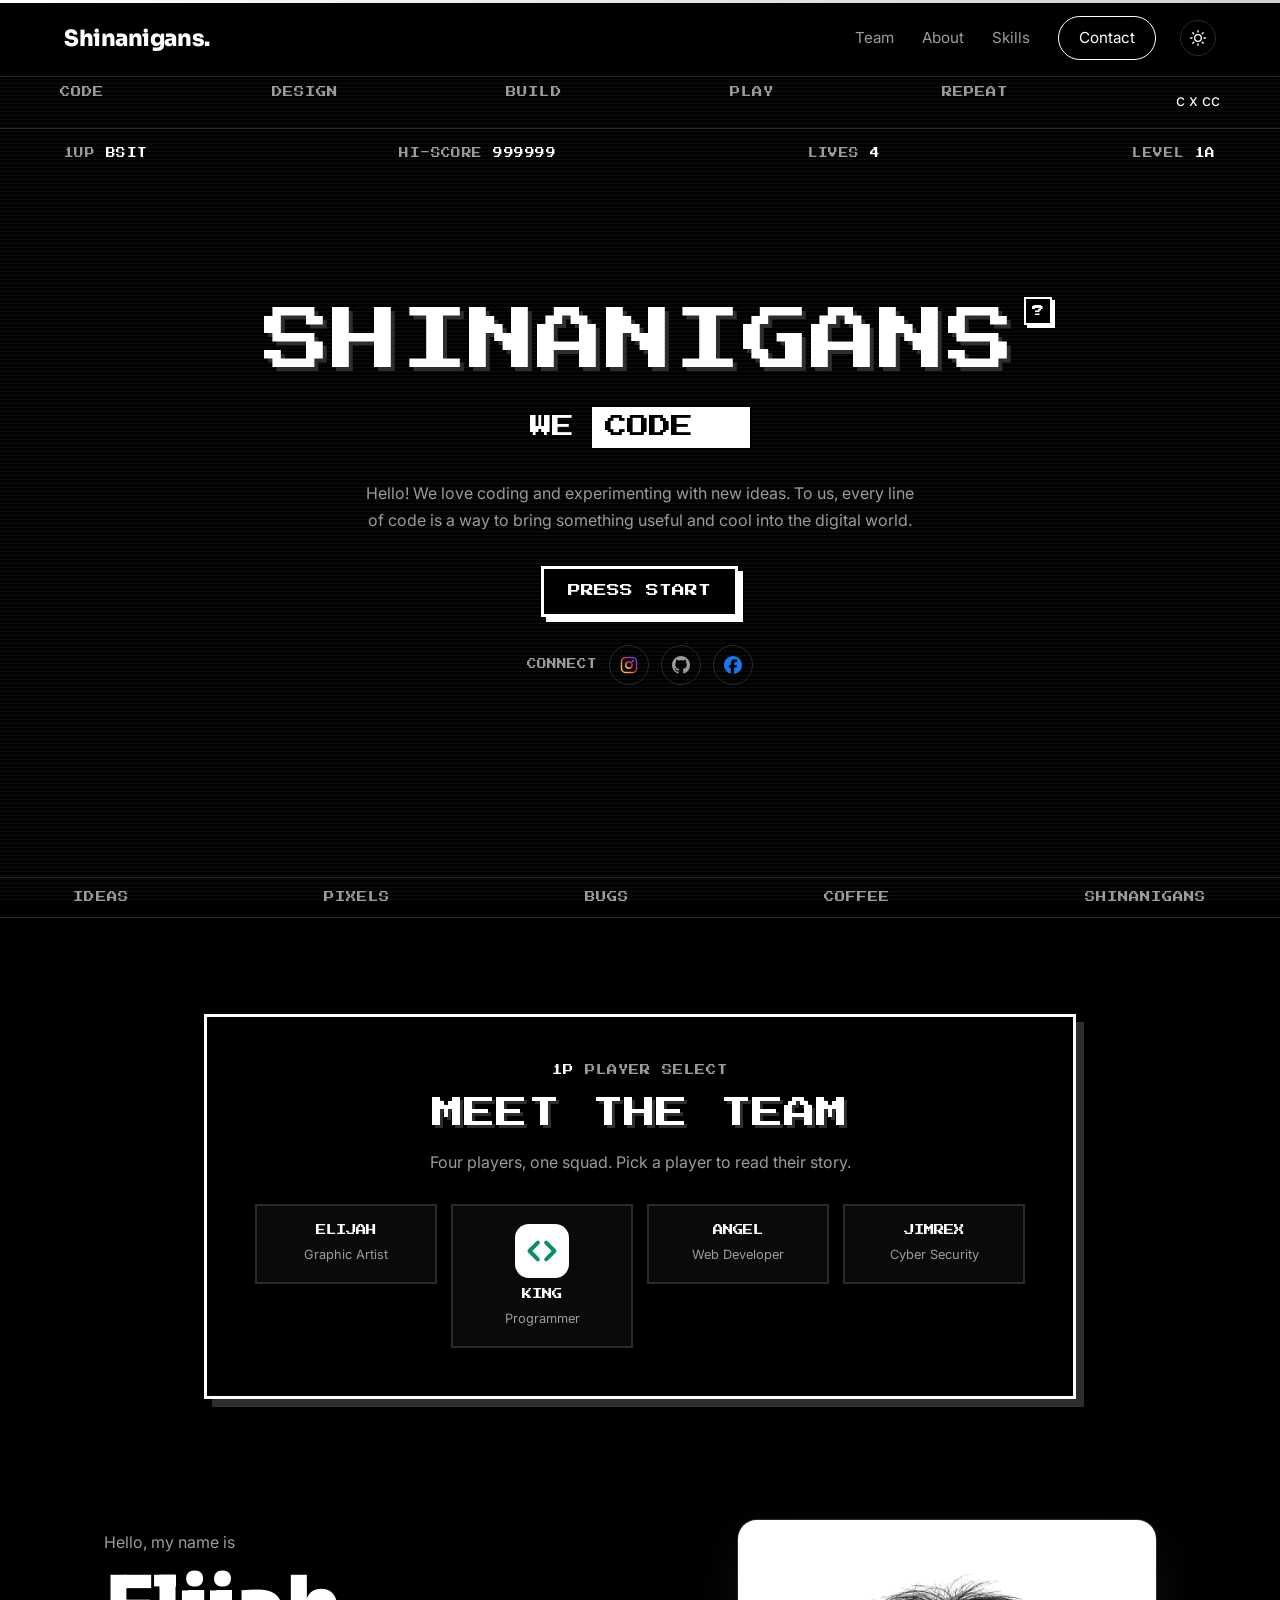
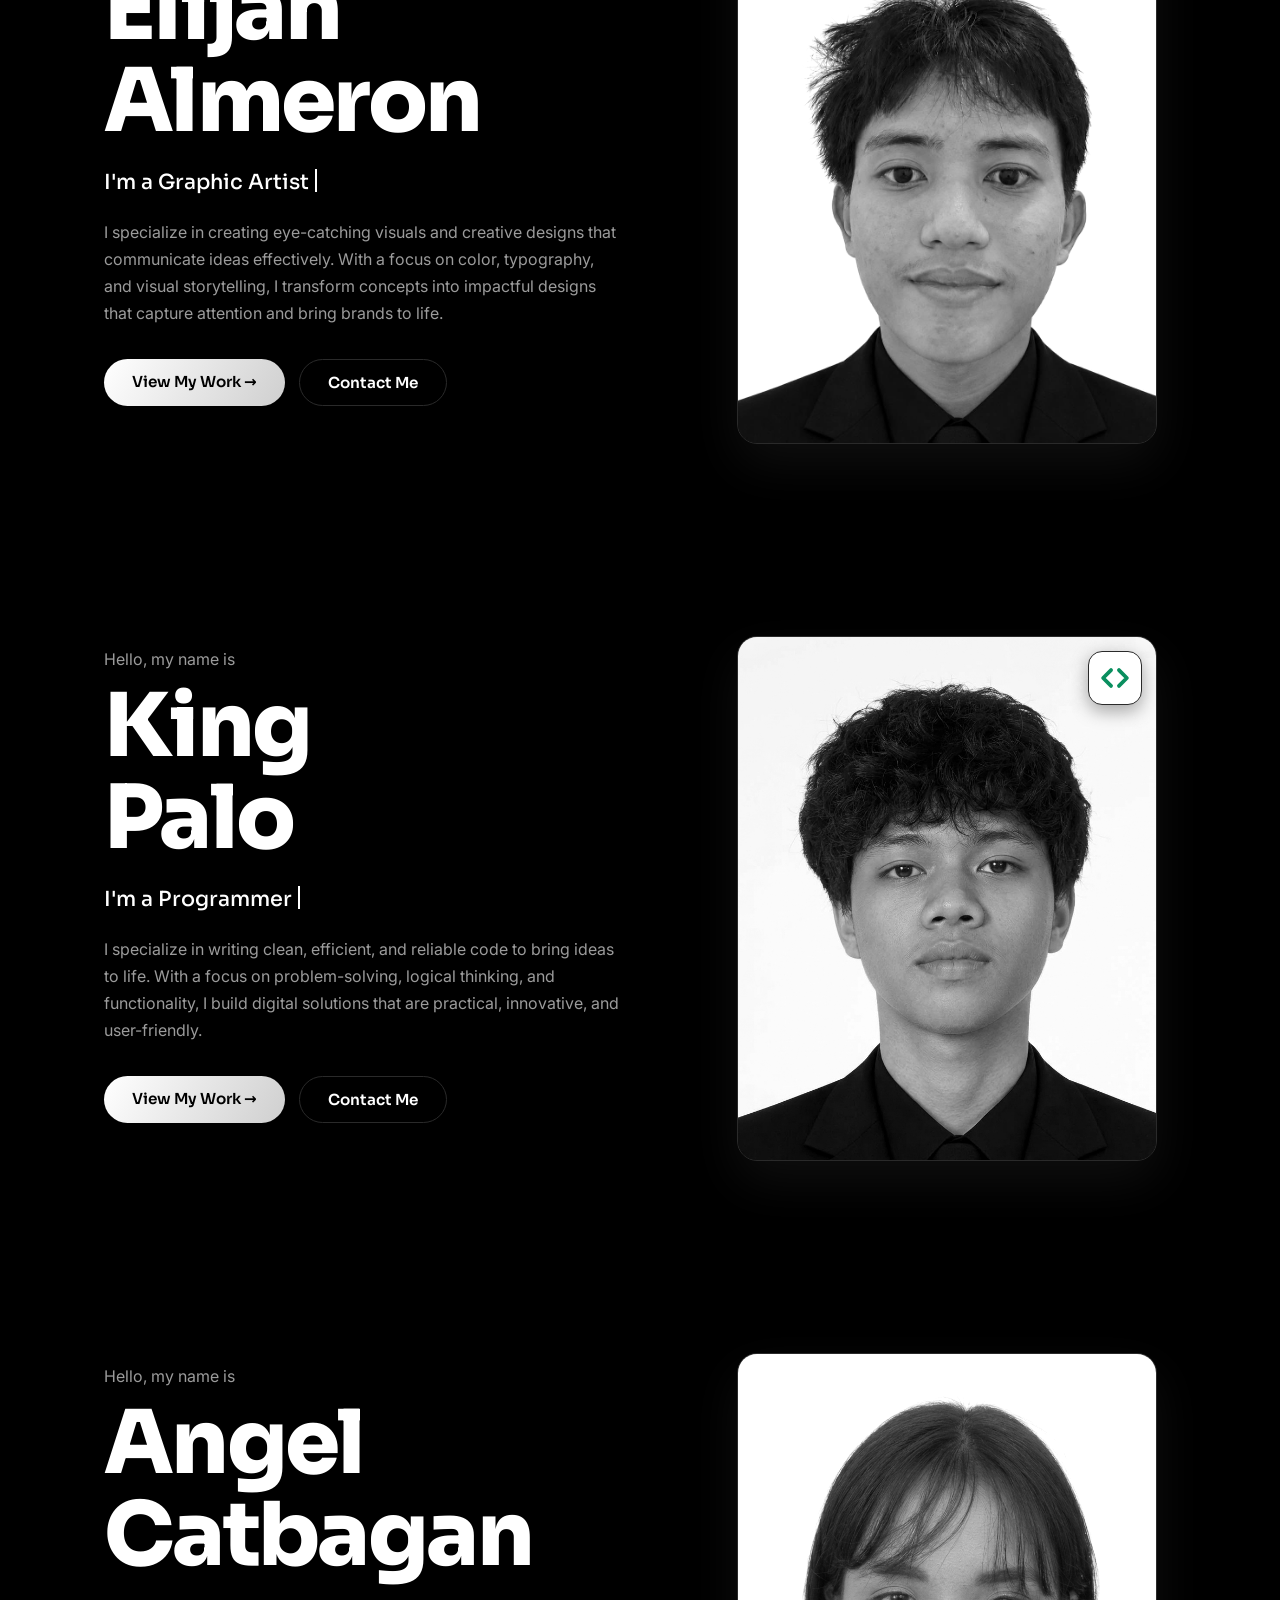
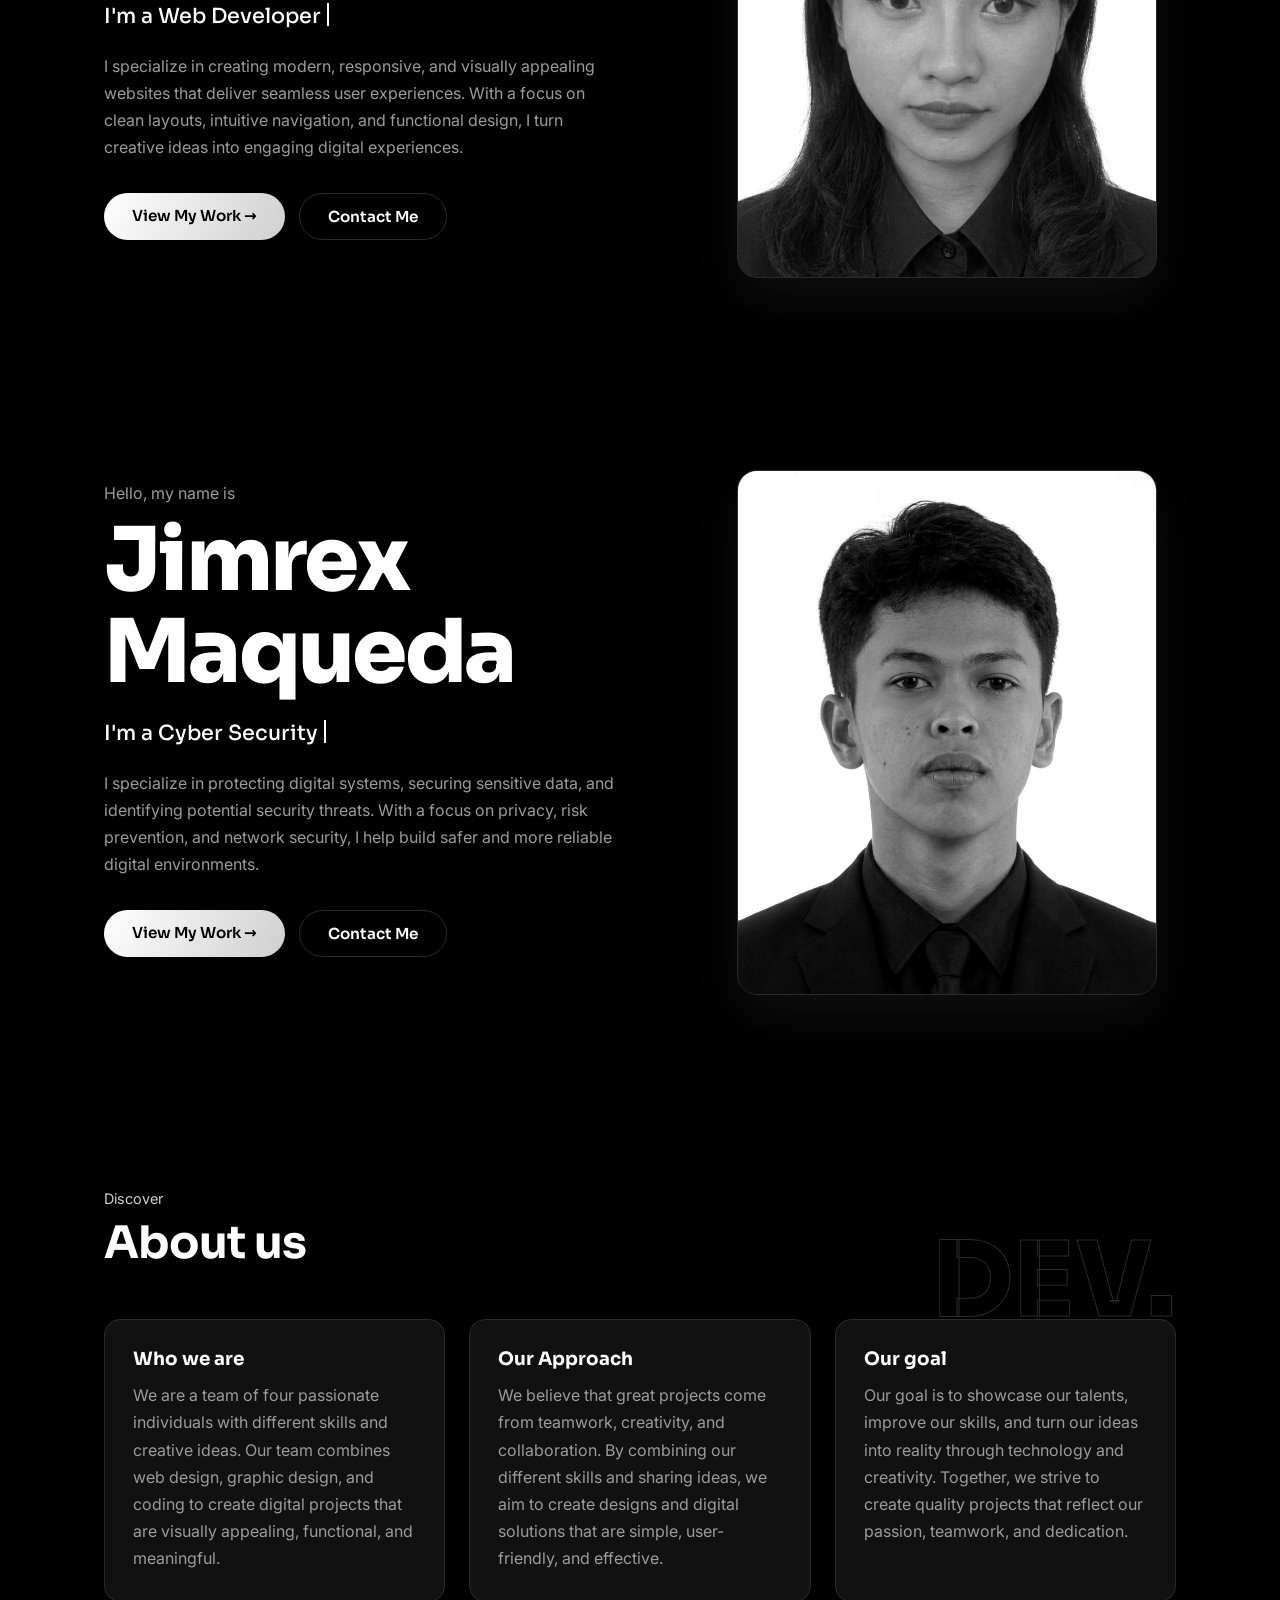
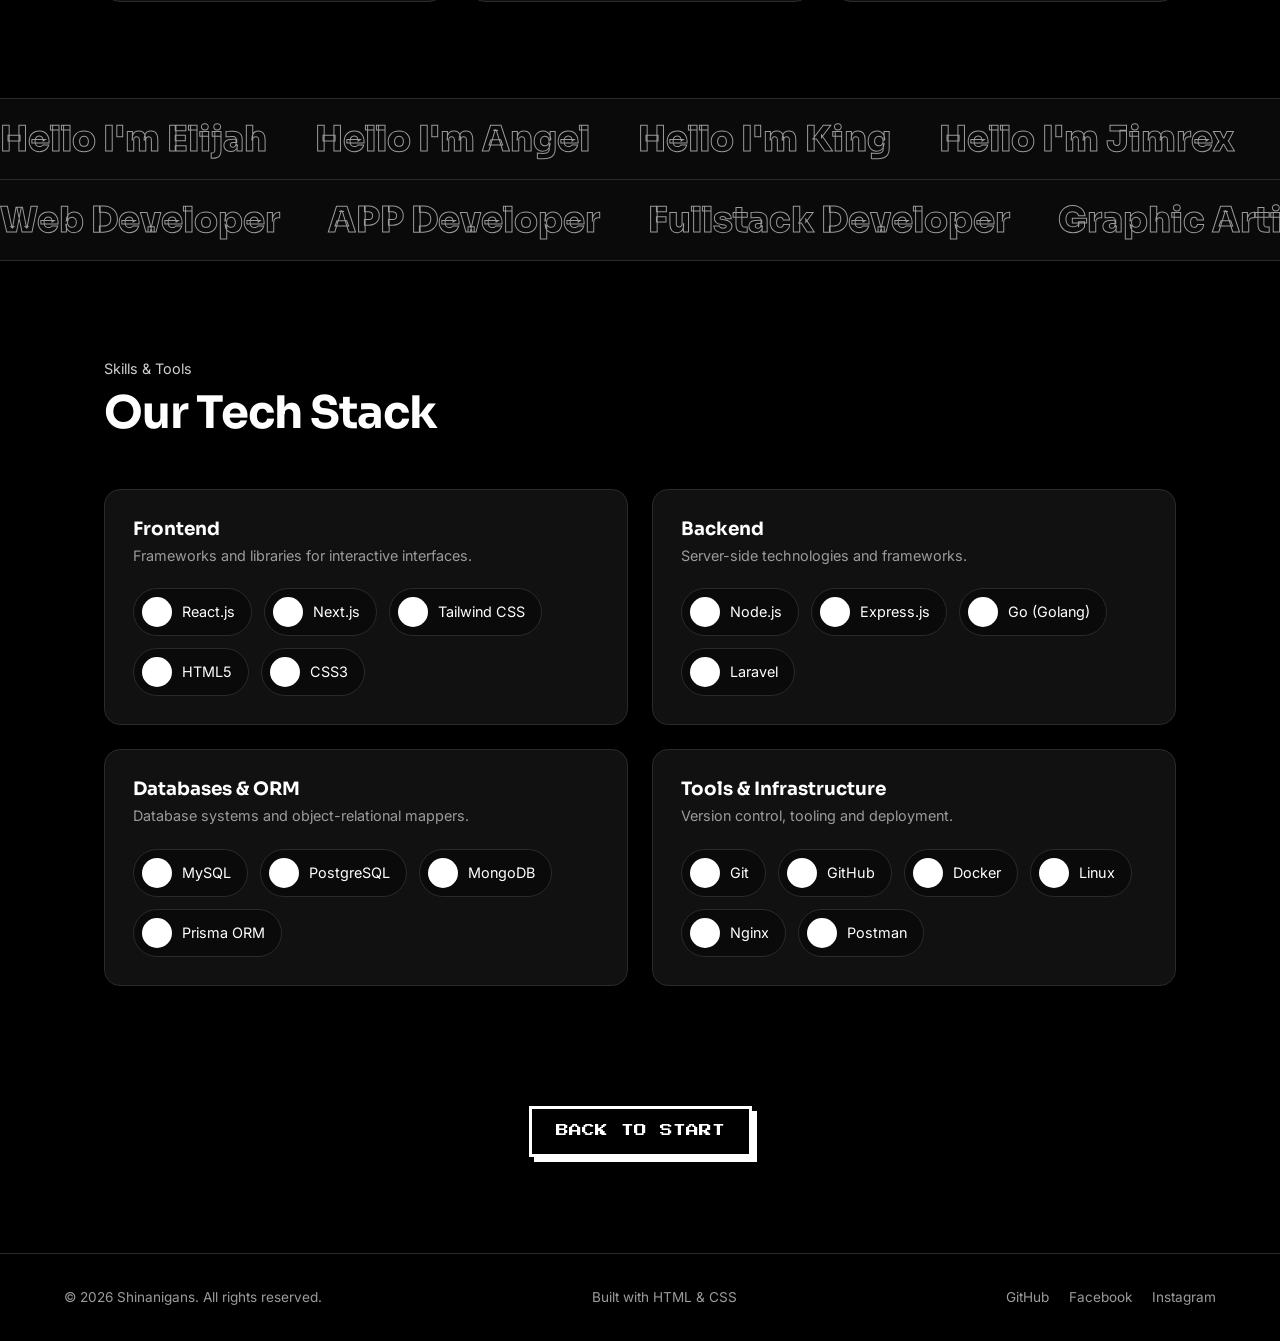
==== commit 13146959: "Update index.html" ====
--- a/index.html
+++ b/index.html
@@ -68,7 +68,7 @@
       <div class="ticker__group">
         <span>Code</span><span>Design</span><span>Build</span><span>Play</span><span>Repeat</span>                                                                                 c x       cc   
 
-        6
+
       </div>
       <div class="ticker__group">
         <span>Code</span><span>Design</span><span>Build</span><span>Play</span><span>Repeat</span>
@@ -573,4 +573,4 @@
   </script>
 
 </body>
-</html>+</html>
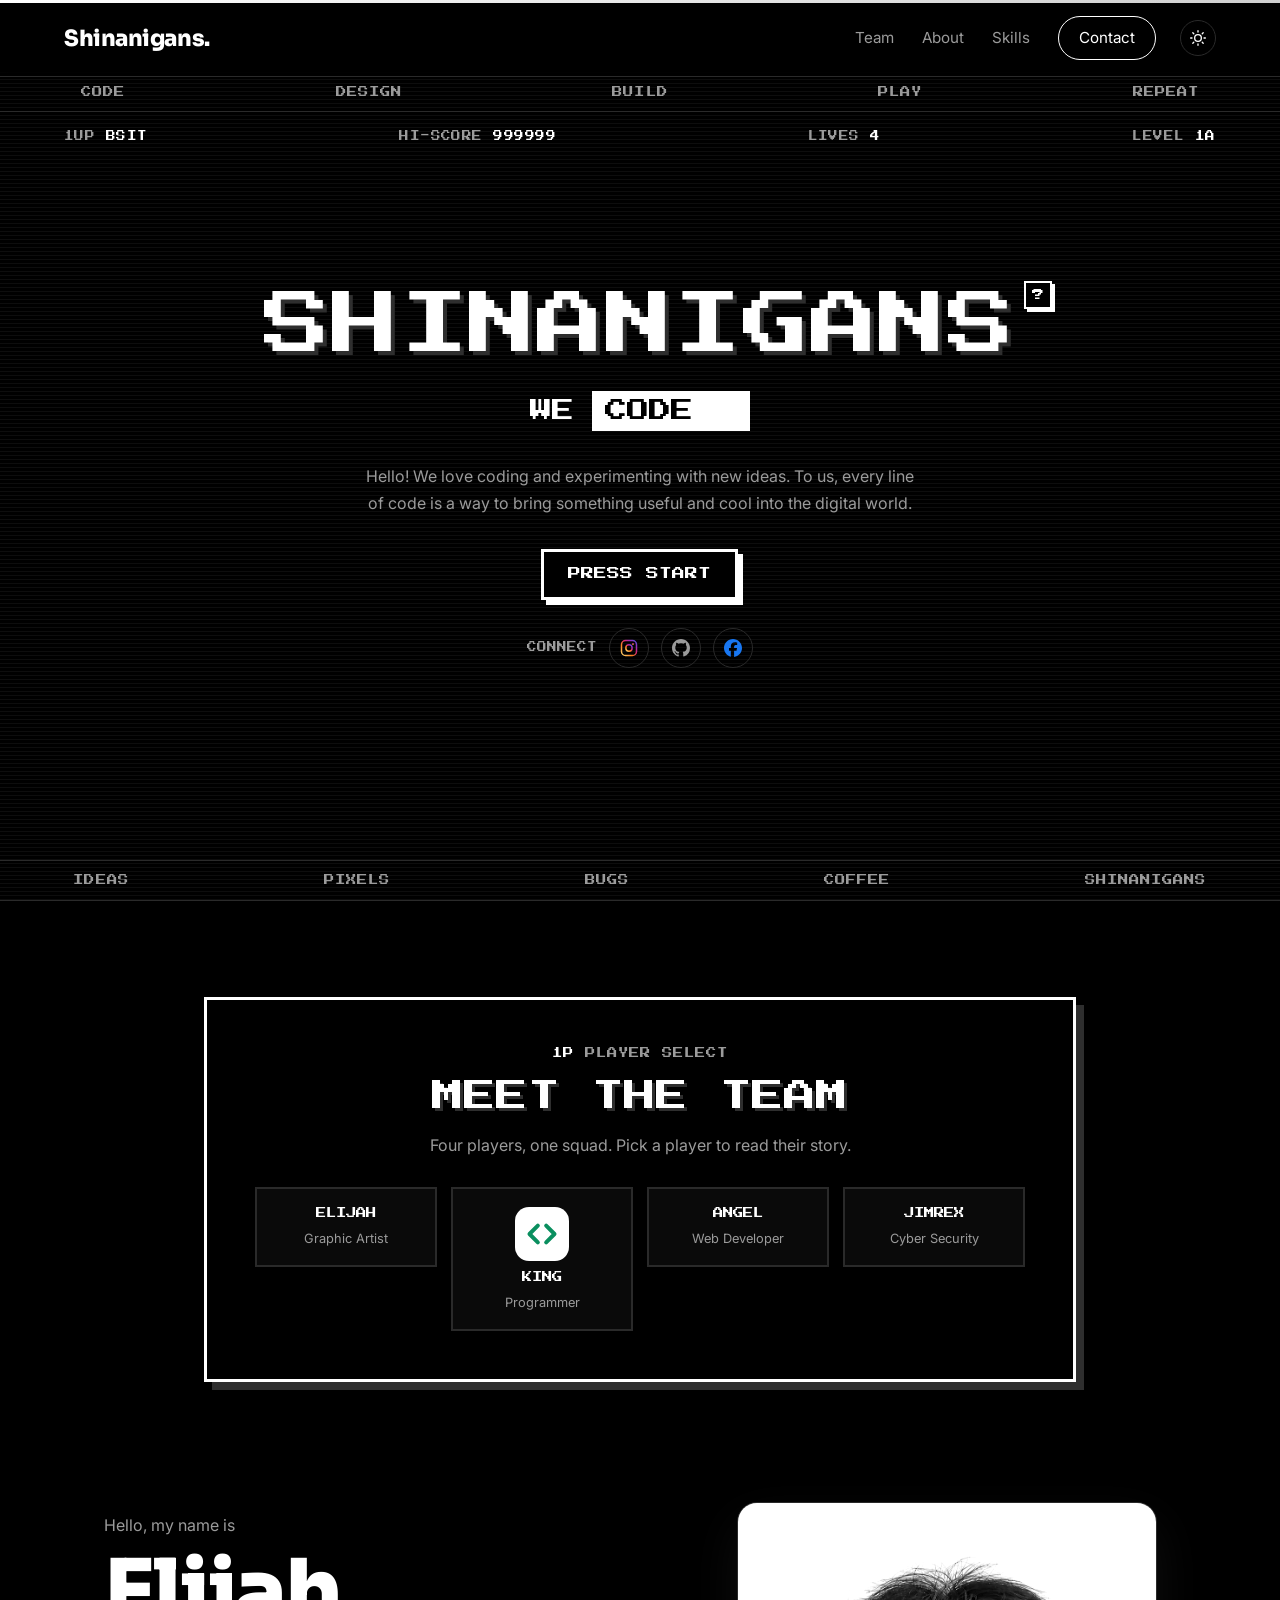
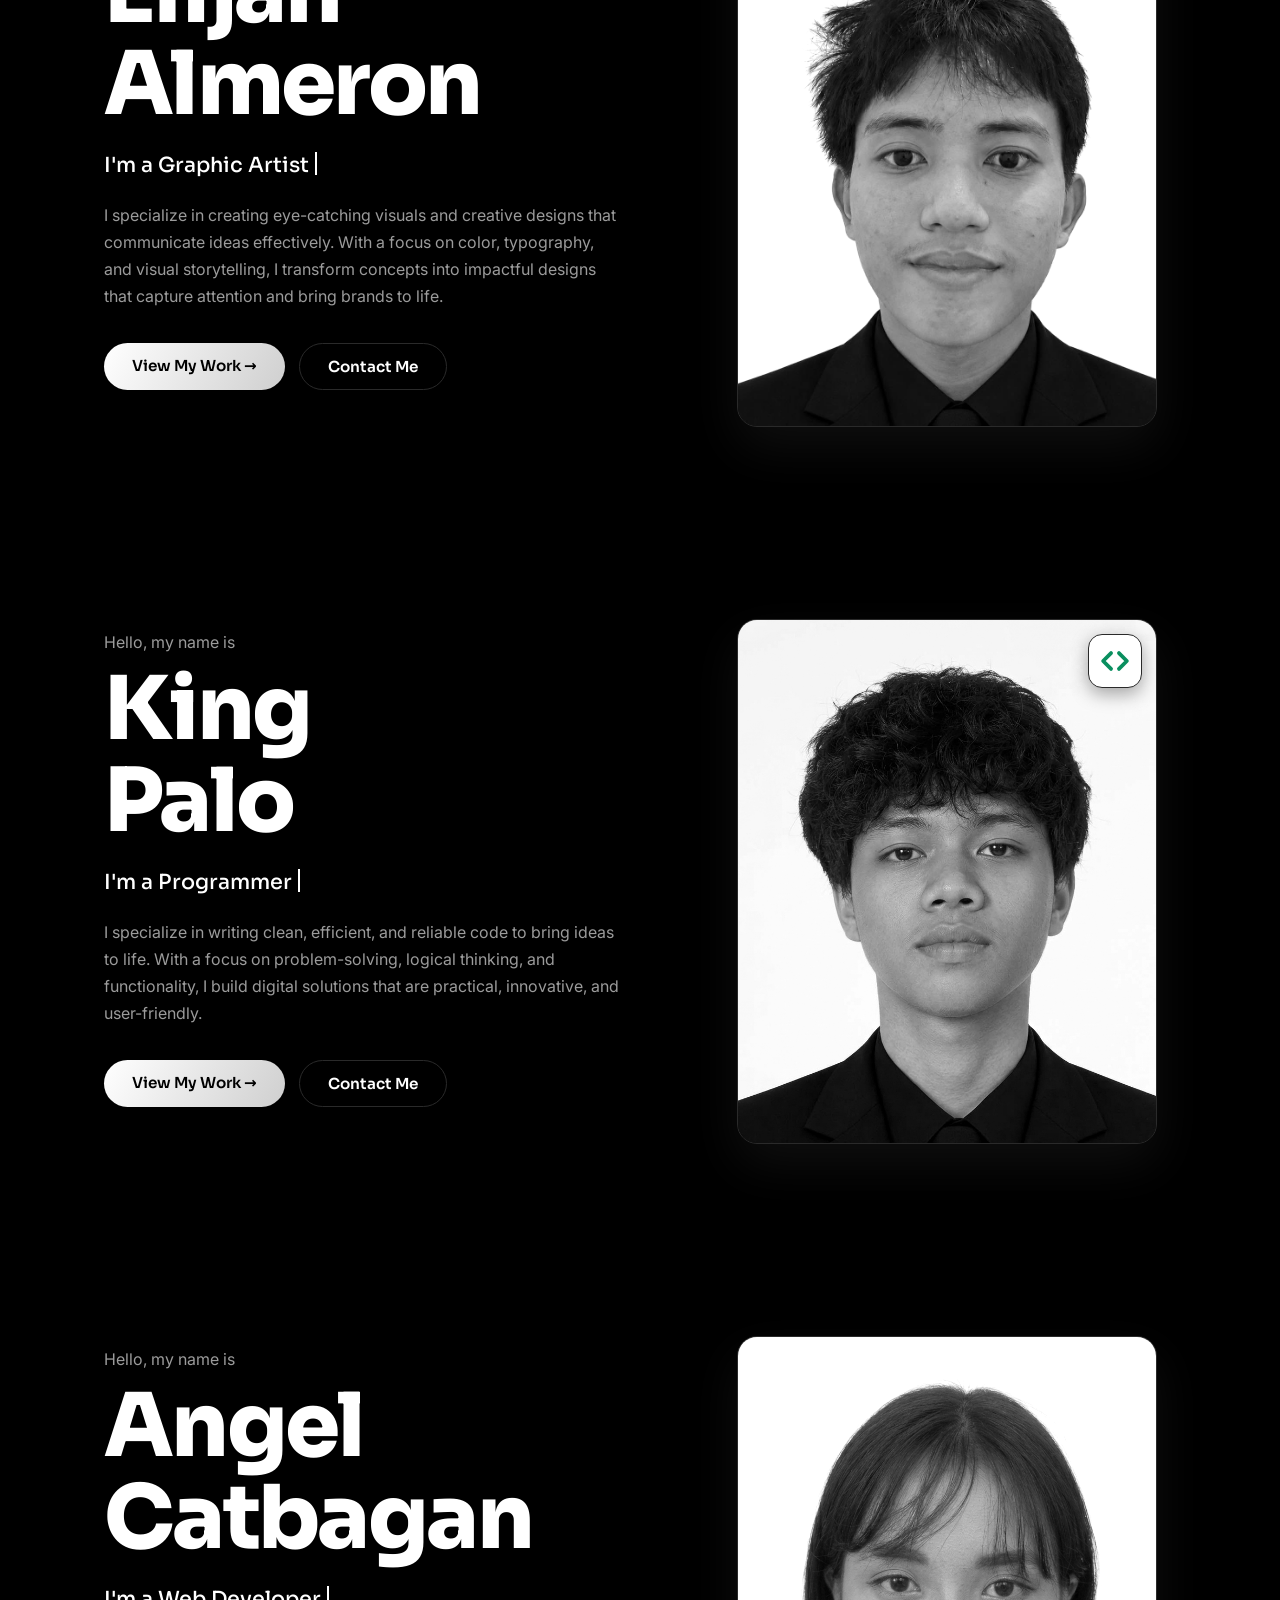
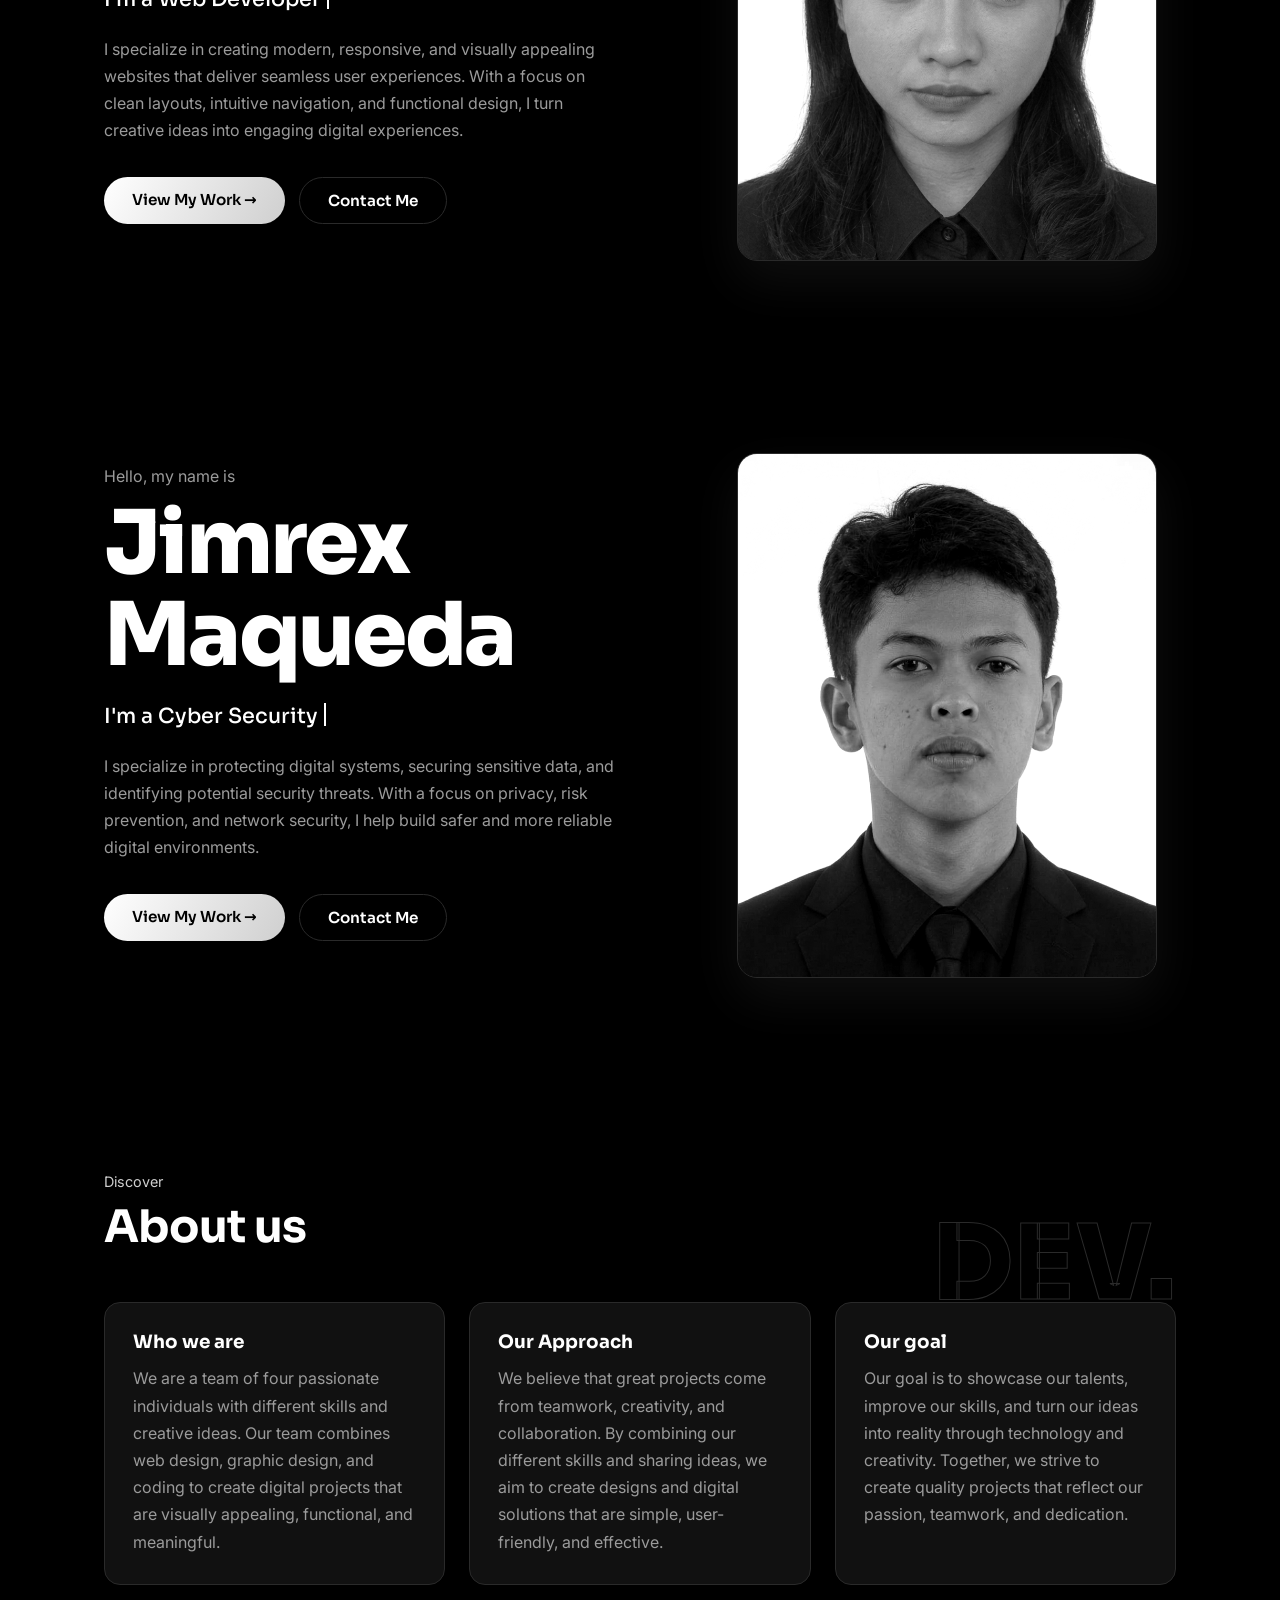
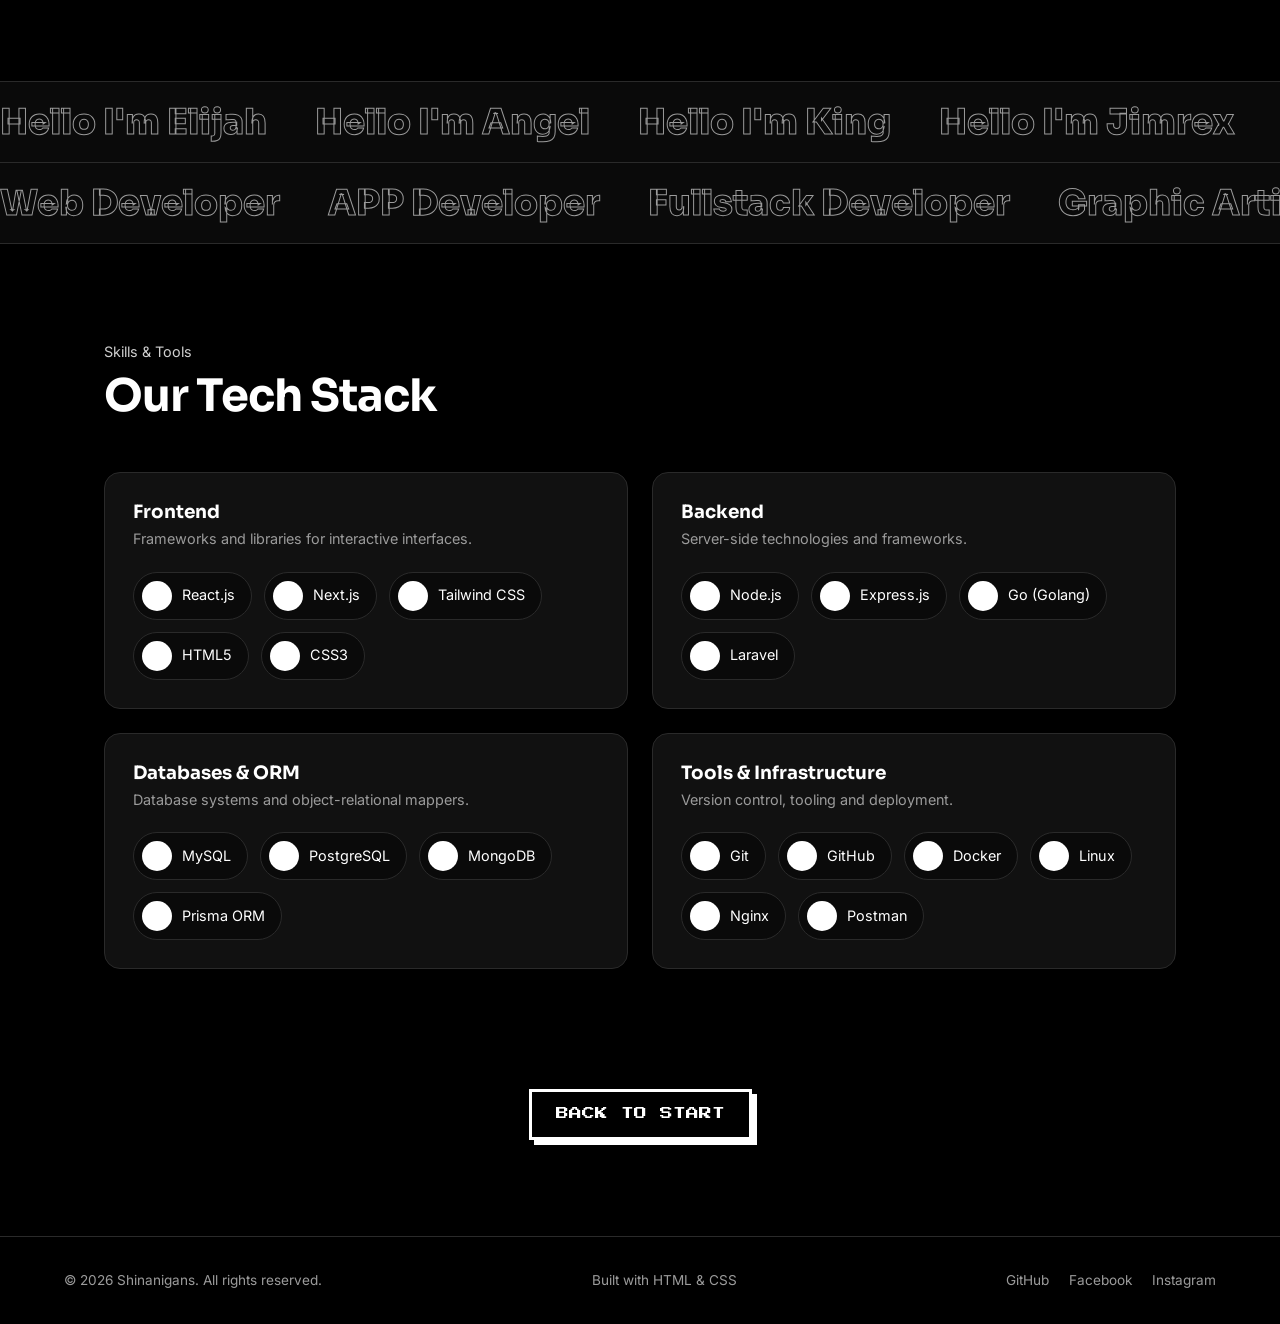
==== commit f41dc07a: "Update index.html" ====
--- a/index.html
+++ b/index.html
@@ -66,7 +66,7 @@
     <!-- ========== WORD CAROUSEL (top) ========== -->
     <div class="ticker" aria-hidden="true">
       <div class="ticker__group">
-        <span>Code</span><span>Design</span><span>Build</span><span>Play</span><span>Repeat</span>                                                                                 c x       cc   
+        <span>Code</span><span>Design</span><span>Build</span><span>Play</span><span>Repeat</span>                                                                                 
 
 
       </div>
